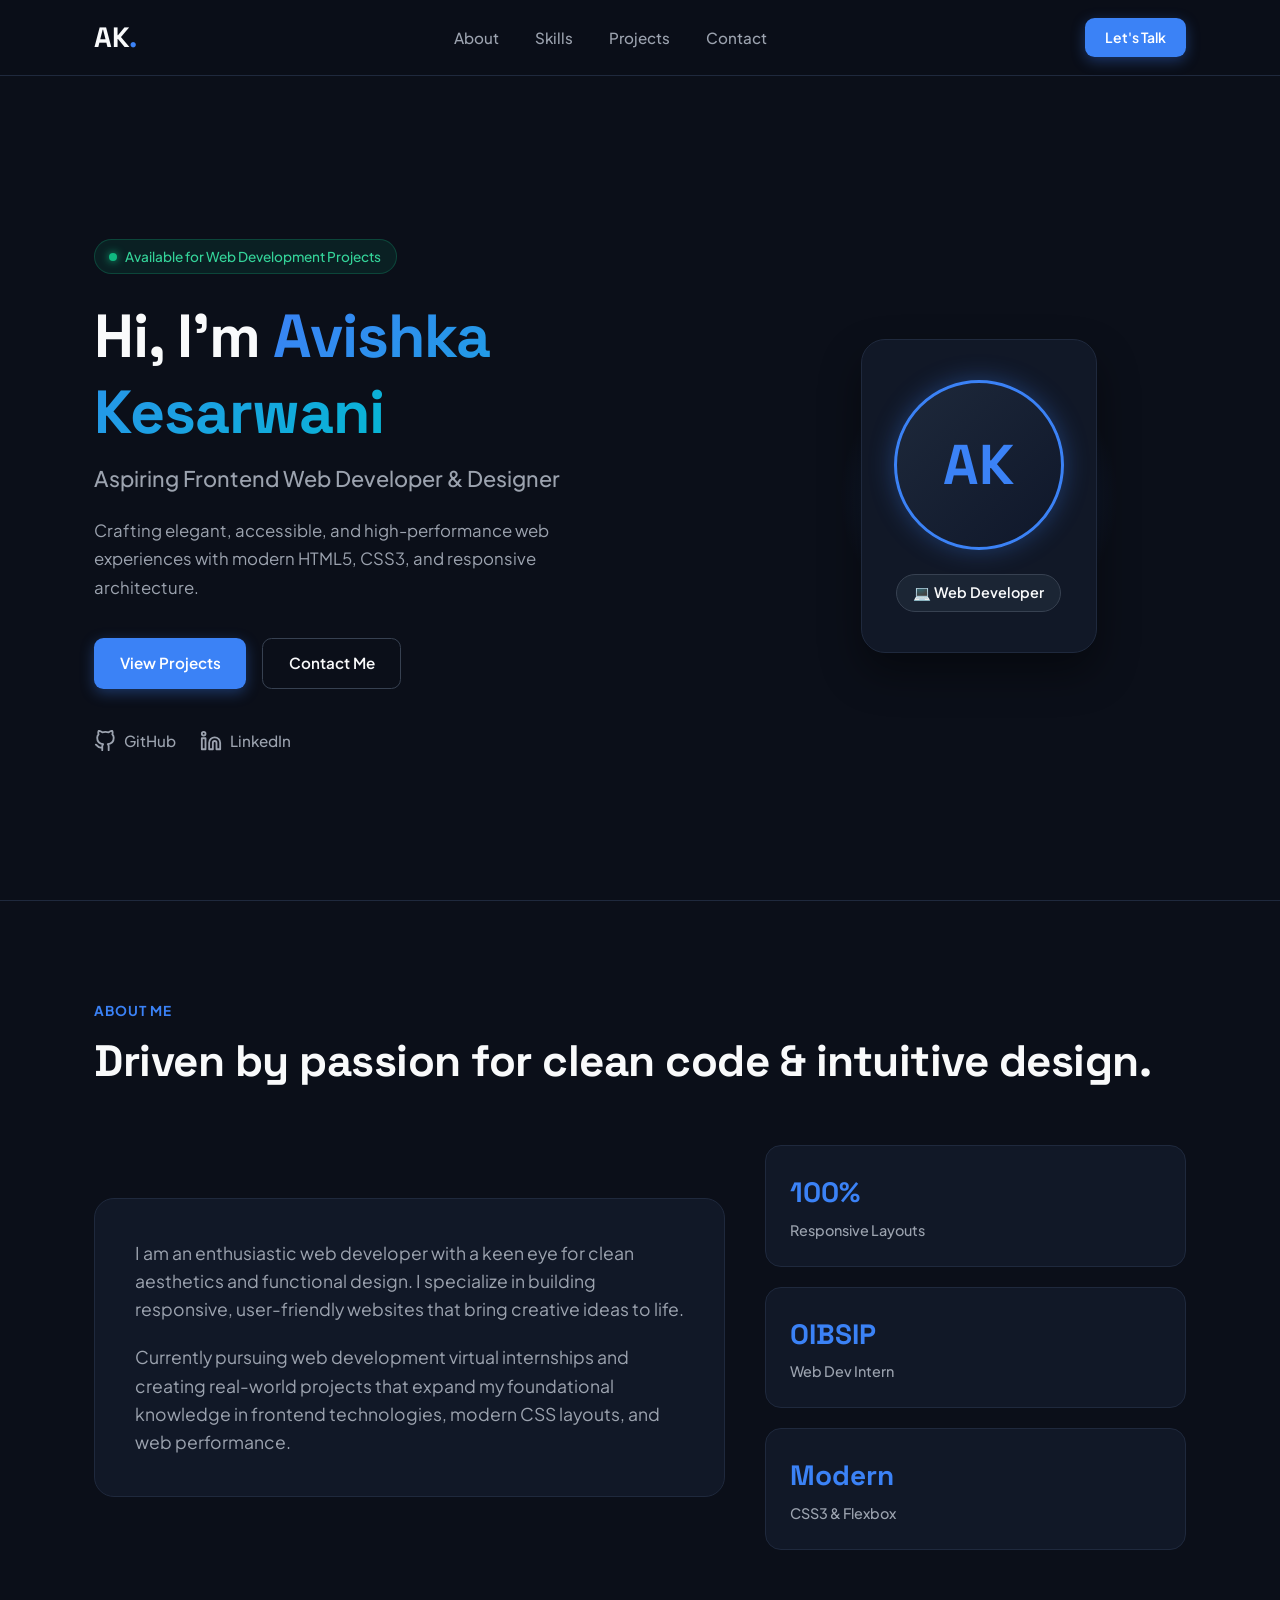
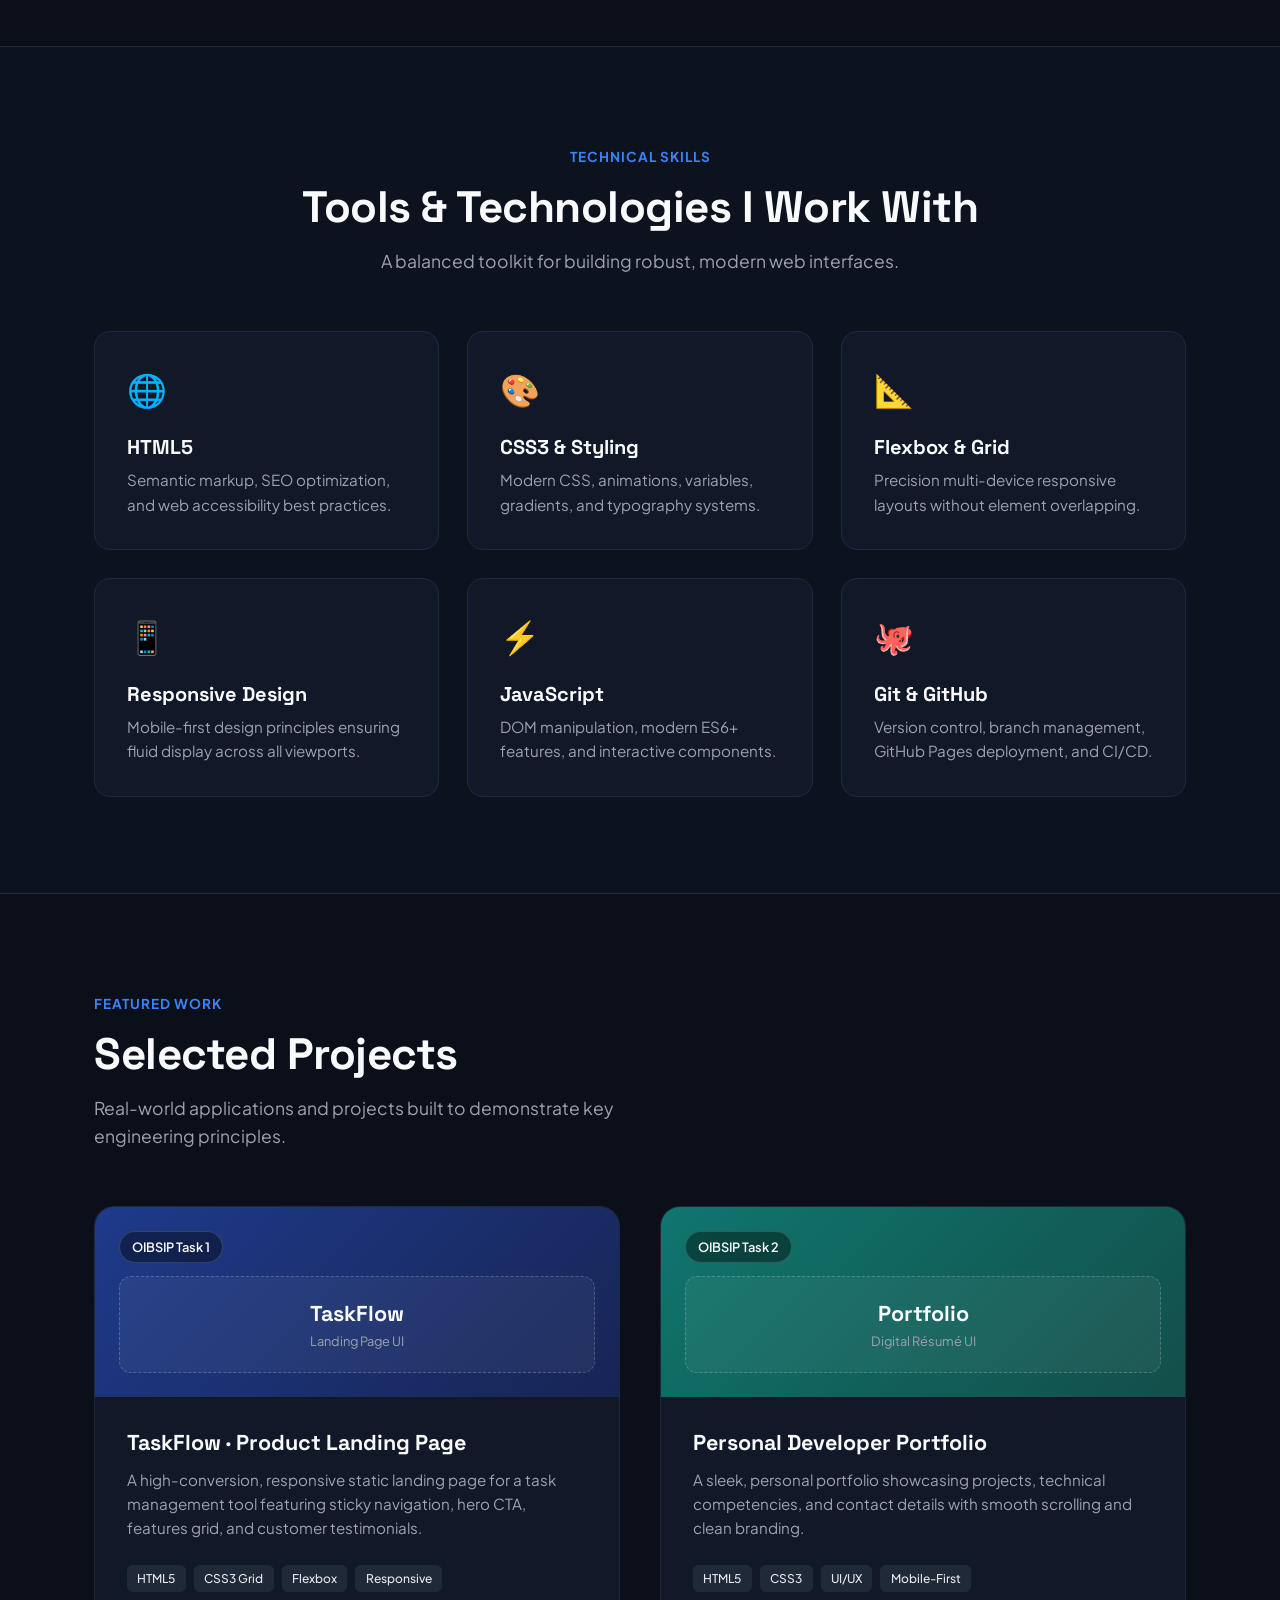
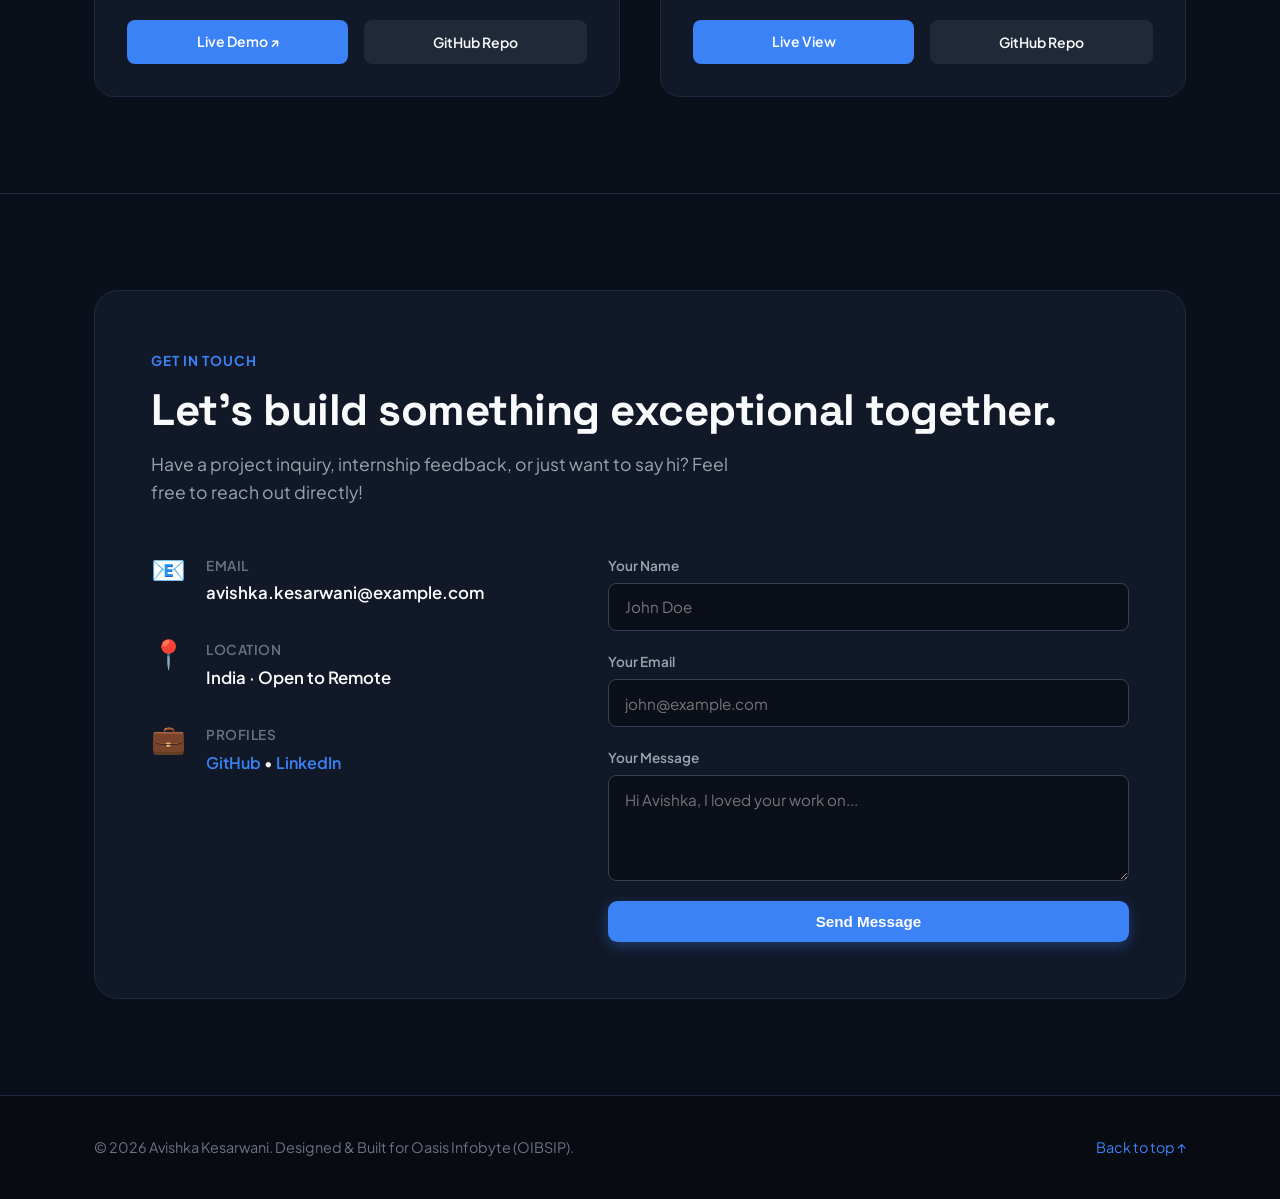
==== WebDev-L2-Portfolio/index.html @ 6780d7d0 "Complete Task 2: Personal Portfolio" ====
<!DOCTYPE html>
<html lang="en">
<head>
    <meta charset="UTF-8">
    <meta name="viewport" content="width=device-width, initial-scale=1.0">
    <title>Avishka Kesarwani | Frontend Web Developer Portfolio</title>
    <!-- Google Fonts -->
    <link rel="preconnect" href="https://fonts.googleapis.com">
    <link rel="preconnect" href="https://fonts.gstatic.com" crossorigin>
    <link href="https://fonts.googleapis.com/css2?family=Plus+Jakarta+Sans:wght@300;400;500;600;700;800&family=Space+Grotesk:wght@500;700&display=swap" rel="stylesheet">
    <link rel="stylesheet" href="style.css">
</head>
<body>
    <!-- Sticky Navigation Bar -->
    <nav class="navbar">
        <div class="nav-container">
            <a href="#hero" class="nav-logo">AK<span>.</span></a>
            <ul class="nav-links">
                <li><a href="#about">About</a></li>
                <li><a href="#skills">Skills</a></li>
                <li><a href="#projects">Projects</a></li>
                <li><a href="#contact">Contact</a></li>
            </ul>
            <a href="#contact" class="btn btn-sm btn-primary">Let's Talk</a>
        </div>
    </nav>

    <!-- Hero / Profile Section -->
    <section id="hero" class="hero-section">
        <div class="container hero-container">
            <div class="hero-text">
                <div class="status-badge">
                    <span class="status-dot"></span> Available for Web Development Projects
                </div>
                <h1 class="hero-title">Hi, I'm <span class="highlight">Avishka Kesarwani</span></h1>
                <p class="hero-role">Aspiring Frontend Web Developer & Designer</p>
                <p class="hero-desc">
                    Crafting elegant, accessible, and high-performance web experiences with modern HTML5, CSS3, and responsive architecture.
                </p>
                <div class="hero-cta-group">
                    <a href="#projects" class="btn btn-primary">View Projects</a>
                    <a href="#contact" class="btn btn-outline">Contact Me</a>
                </div>
                <div class="hero-socials">
                    <a href="https://github.com/avishkakesarwani-source" target="_blank" rel="noopener" aria-label="GitHub">
                        <svg width="22" height="22" viewBox="0 0 24 24" fill="none" stroke="currentColor" stroke-width="2" stroke-linecap="round" stroke-linejoin="round"><path d="M9 19c-5 1.5-5-2.5-7-3m14 6v-3.87a3.37 3.37 0 0 0-.94-2.61c3.14-.35 6.44-1.54 6.44-7A5.44 5.44 0 0 0 20 4.77 5.07 5.07 0 0 0 19.91 1S18.73.65 16 2.48a13.38 13.38 0 0 0-7 0C6.27.65 5.09 1 5.09 1A5.07 5.07 0 0 0 5 4.77a5.44 5.44 0 0 0-1.5 3.78c0 5.42 3.3 6.61 6.44 7A3.37 3.37 0 0 0 9 18.13V22"></path></svg>
                        <span>GitHub</span>
                    </a>
                    <a href="https://linkedin.com" target="_blank" rel="noopener" aria-label="LinkedIn">
                        <svg width="22" height="22" viewBox="0 0 24 24" fill="none" stroke="currentColor" stroke-width="2" stroke-linecap="round" stroke-linejoin="round"><path d="M16 8a6 6 0 0 1 6 6v7h-4v-7a2 2 0 0 0-2-2 2 2 0 0 0-2 2v7h-4v-7a6 6 0 0 1 6-6z"></path><rect x="2" y="9" width="4" height="12"></rect><circle cx="4" cy="4" r="2"></circle></svg>
                        <span>LinkedIn</span>
                    </a>
                </div>
            </div>
            <div class="hero-avatar-wrapper">
                <div class="avatar-glow"></div>
                <div class="avatar-card">
                    <div class="avatar-placeholder">
                        <span class="avatar-initials">AK</span>
                    </div>
                    <div class="avatar-badge">
                        <span class="badge-icon">💻</span> Web Developer
                    </div>
                </div>
            </div>
        </div>
    </section>

    <!-- About Me Section -->
    <section id="about" class="section about-section">
        <div class="container">
            <div class="section-header">
                <span class="section-tag">About Me</span>
                <h2 class="section-title">Driven by passion for clean code & intuitive design.</h2>
            </div>
            <div class="about-content">
                <div class="about-card main-about">
                    <p>
                        I am an enthusiastic web developer with a keen eye for clean aesthetics and functional design. I specialize in building responsive, user-friendly websites that bring creative ideas to life.
                    </p>
                    <p>
                        Currently pursuing web development virtual internships and creating real-world projects that expand my foundational knowledge in frontend technologies, modern CSS layouts, and web performance.
                    </p>
                </div>
                <div class="about-stats-grid">
                    <div class="stat-box">
                        <span class="stat-number">100%</span>
                        <span class="stat-label">Responsive Layouts</span>
                    </div>
                    <div class="stat-box">
                        <span class="stat-number">OIBSIP</span>
                        <span class="stat-label">Web Dev Intern</span>
                    </div>
                    <div class="stat-box">
                        <span class="stat-number">Modern</span>
                        <span class="stat-label">CSS3 & Flexbox</span>
                    </div>
                </div>
            </div>
        </div>
    </section>

    <!-- Skills Section -->
    <section id="skills" class="section skills-section">
        <div class="container">
            <div class="section-header text-center">
                <span class="section-tag">Technical Skills</span>
                <h2 class="section-title">Tools & Technologies I Work With</h2>
                <p class="section-subtitle">A balanced toolkit for building robust, modern web interfaces.</p>
            </div>
            <div class="skills-grid">
                <!-- Skill 1 -->
                <div class="skill-card">
                    <div class="skill-icon">🌐</div>
                    <h3>HTML5</h3>
                    <p>Semantic markup, SEO optimization, and web accessibility best practices.</p>
                </div>
                <!-- Skill 2 -->
                <div class="skill-card">
                    <div class="skill-icon">🎨</div>
                    <h3>CSS3 & Styling</h3>
                    <p>Modern CSS, animations, variables, gradients, and typography systems.</p>
                </div>
                <!-- Skill 3 -->
                <div class="skill-card">
                    <div class="skill-icon">📐</div>
                    <h3>Flexbox & Grid</h3>
                    <p>Precision multi-device responsive layouts without element overlapping.</p>
                </div>
                <!-- Skill 4 -->
                <div class="skill-card">
                    <div class="skill-icon">📱</div>
                    <h3>Responsive Design</h3>
                    <p>Mobile-first design principles ensuring fluid display across all viewports.</p>
                </div>
                <!-- Skill 5 -->
                <div class="skill-card">
                    <div class="skill-icon">⚡</div>
                    <h3>JavaScript</h3>
                    <p>DOM manipulation, modern ES6+ features, and interactive components.</p>
                </div>
                <!-- Skill 6 -->
                <div class="skill-card">
                    <div class="skill-icon">🐙</div>
                    <h3>Git & GitHub</h3>
                    <p>Version control, branch management, GitHub Pages deployment, and CI/CD.</p>
                </div>
            </div>
        </div>
    </section>

    <!-- Projects Section -->
    <section id="projects" class="section projects-section">
        <div class="container">
            <div class="section-header">
                <span class="section-tag">Featured Work</span>
                <h2 class="section-title">Selected Projects</h2>
                <p class="section-subtitle">Real-world applications and projects built to demonstrate key engineering principles.</p>
            </div>
            <div class="projects-grid">
                <!-- Project 1 -->
                <div class="project-card">
                    <div class="project-preview preview-gradient-1">
                        <span class="project-badge">OIBSIP Task 1</span>
                        <div class="preview-mockup">
                            <span class="mockup-logo">TaskFlow</span>
                            <span class="mockup-sub">Landing Page UI</span>
                        </div>
                    </div>
                    <div class="project-info">
                        <h3 class="project-title">TaskFlow · Product Landing Page</h3>
                        <p class="project-desc">
                            A high-conversion, responsive static landing page for a task management tool featuring sticky navigation, hero CTA, features grid, and customer testimonials.
                        </p>
                        <div class="project-tags">
                            <span>HTML5</span>
                            <span>CSS3 Grid</span>
                            <span>Flexbox</span>
                            <span>Responsive</span>
                        </div>
                        <div class="project-links">
                            <a href="../WebDev-L1-LandingPage/" class="project-btn primary-btn" target="_blank">Live Demo ↗</a>
                            <a href="https://github.com/avishkakesarwani-source/OIBSIP/tree/main/WebDev-L1-LandingPage" class="project-btn secondary-btn" target="_blank">GitHub Repo</a>
                        </div>
                    </div>
                </div>

                <!-- Project 2 -->
                <div class="project-card">
                    <div class="project-preview preview-gradient-2">
                        <span class="project-badge">OIBSIP Task 2</span>
                        <div class="preview-mockup">
                            <span class="mockup-logo">Portfolio</span>
                            <span class="mockup-sub">Digital Résumé UI</span>
                        </div>
                    </div>
                    <div class="project-info">
                        <h3 class="project-title">Personal Developer Portfolio</h3>
                        <p class="project-desc">
                            A sleek, personal portfolio showcasing projects, technical competencies, and contact details with smooth scrolling and clean branding.
                        </p>
                        <div class="project-tags">
                            <span>HTML5</span>
                            <span>CSS3</span>
                            <span>UI/UX</span>
                            <span>Mobile-First</span>
                        </div>
                        <div class="project-links">
                            <a href="#hero" class="project-btn primary-btn">Live View</a>
                            <a href="https://github.com/avishkakesarwani-source/OIBSIP/tree/main/WebDev-L2-Portfolio" class="project-btn secondary-btn" target="_blank">GitHub Repo</a>
                        </div>
                    </div>
                </div>
            </div>
        </div>
    </section>

    <!-- Contact Section -->
    <section id="contact" class="section contact-section">
        <div class="container">
            <div class="contact-box">
                <div class="contact-header">
                    <span class="section-tag">Get In Touch</span>
                    <h2 class="section-title">Let's build something exceptional together.</h2>
                    <p class="contact-desc">
                        Have a project inquiry, internship feedback, or just want to say hi? Feel free to reach out directly!
                    </p>
                </div>
                <div class="contact-grid">
                    <!-- Contact Details -->
                    <div class="contact-details">
                        <div class="contact-item">
                            <div class="contact-icon">📧</div>
                            <div>
                                <span class="contact-label">Email</span>
                                <a href="mailto:avishkakesarwani@example.com" class="contact-val">avishka.kesarwani@example.com</a>
                            </div>
                        </div>
                        <div class="contact-item">
                            <div class="contact-icon">📍</div>
                            <div>
                                <span class="contact-label">Location</span>
                                <span class="contact-val">India · Open to Remote</span>
                            </div>
                        </div>
                        <div class="contact-item">
                            <div class="contact-icon">💼</div>
                            <div>
                                <span class="contact-label">Profiles</span>
                                <div class="profile-links">
                                    <a href="https://github.com/avishkakesarwani-source" target="_blank" rel="noopener">GitHub</a> &bull;
                                    <a href="https://linkedin.com" target="_blank" rel="noopener">LinkedIn</a>
                                </div>
                            </div>
                        </div>
                    </div>

                    <!-- Contact Form Placeholder -->
                    <form class="contact-form" onsubmit="event.preventDefault(); alert('Thank you for reaching out! This message form is a placeholder demonstration.');">
                        <div class="form-group">
                            <label for="name">Your Name</label>
                            <input type="text" id="name" placeholder="John Doe" required>
                        </div>
                        <div class="form-group">
                            <label for="email">Your Email</label>
                            <input type="email" id="email" placeholder="john@example.com" required>
                        </div>
                        <div class="form-group">
                            <label for="message">Your Message</label>
                            <textarea id="message" rows="4" placeholder="Hi Avishka, I loved your work on..." required></textarea>
                        </div>
                        <button type="submit" class="btn btn-primary btn-block">Send Message</button>
                    </form>
                </div>
            </div>
        </div>
    </section>

    <!-- Footer -->
    <footer class="footer">
        <div class="container footer-container">
            <p>&copy; 2026 Avishka Kesarwani. Designed & Built for Oasis Infobyte (OIBSIP).</p>
            <div class="footer-links">
                <a href="#hero">Back to top ↑</a>
            </div>
        </div>
    </footer>
</body>
</html>
---- WebDev-L2-Portfolio/style.css ----
/* ==========================================================================
   Base & Reset
   ========================================================================== */
*, *::before, *::after {
    box-sizing: border-box;
    margin: 0;
    padding: 0;
}

:root {
    --primary: #3b82f6;
    --primary-glow: rgba(59, 130, 246, 0.35);
    --primary-dark: #2563eb;
    --accent: #06b6d4;
    
    --bg-dark: #0b0f19;
    --bg-card: #111827;
    --bg-card-hover: #1f2937;
    --border-color: #1f293d;
    --border-highlight: #374151;
    
    --text-primary: #f9fafb;
    --text-secondary: #9ca3af;
    --text-muted: #6b7280;
    
    --font-heading: 'Space Grotesk', sans-serif;
    --font-body: 'Plus Jakarta Sans', sans-serif;
    
    --nav-height: 76px;
    --max-width: 1140px;
}

html {
    scroll-behavior: smooth;
}

body {
    background-color: var(--bg-dark);
    color: var(--text-primary);
    font-family: var(--font-body);
    line-height: 1.6;
    overflow-x: hidden;
    font-size: 16px;
}

.container {
    width: 100%;
    max-width: var(--max-width);
    margin: 0 auto;
    padding: 0 1.5rem;
}

h1, h2, h3, h4 {
    font-family: var(--font-heading);
    color: var(--text-primary);
    line-height: 1.25;
}

a {
    color: inherit;
    text-decoration: none;
    transition: all 0.2s ease;
}

ul {
    list-style: none;
}

/* ==========================================================================
   Navigation Bar (Sticky)
   ========================================================================== */
.navbar {
    position: sticky;
    top: 0;
    width: 100%;
    height: var(--nav-height);
    background: rgba(11, 15, 25, 0.85);
    backdrop-filter: blur(14px);
    border-bottom: 1px solid var(--border-color);
    z-index: 1000;
    display: flex;
    align-items: center;
}

.nav-container {
    width: 100%;
    max-width: var(--max-width);
    margin: 0 auto;
    padding: 0 1.5rem;
    display: flex;
    justify-content: space-between;
    align-items: center;
}

.nav-logo {
    font-family: var(--font-heading);
    font-size: 1.75rem;
    font-weight: 700;
    letter-spacing: -0.5px;
    color: var(--text-primary);
}

.nav-logo span {
    color: var(--primary);
}

.nav-links {
    display: flex;
    gap: 2.25rem;
}

.nav-links a {
    color: var(--text-secondary);
    font-weight: 500;
    font-size: 0.95rem;
}

.nav-links a:hover {
    color: var(--primary);
}

/* ==========================================================================
   Buttons
   ========================================================================== */
.btn {
    display: inline-flex;
    align-items: center;
    justify-content: center;
    padding: 0.75rem 1.6rem;
    border-radius: 0.6rem;
    font-weight: 600;
    font-size: 0.95rem;
    cursor: pointer;
    transition: all 0.25s ease;
    border: none;
}

.btn-sm {
    padding: 0.5rem 1.25rem;
    font-size: 0.875rem;
}

.btn-primary {
    background-color: var(--primary);
    color: #ffffff;
    box-shadow: 0 4px 14px var(--primary-glow);
}

.btn-primary:hover {
    background-color: var(--primary-dark);
    transform: translateY(-2px);
    box-shadow: 0 6px 20px var(--primary-glow);
}

.btn-outline {
    background: transparent;
    color: var(--text-primary);
    border: 1px solid var(--border-highlight);
}

.btn-outline:hover {
    background: var(--bg-card);
    border-color: var(--text-secondary);
}

.btn-block {
    width: 100%;
}

/* ==========================================================================
   Hero Section
   ========================================================================== */
.hero-section {
    padding: 6rem 0 5rem;
    min-height: calc(100vh - var(--nav-height));
    display: flex;
    align-items: center;
    position: relative;
}

.hero-container {
    display: grid;
    grid-template-columns: 1.2fr 0.8fr;
    gap: 3.5rem;
    align-items: center;
}

.status-badge {
    display: inline-flex;
    align-items: center;
    gap: 0.5rem;
    background: rgba(16, 185, 129, 0.1);
    color: #34d399;
    border: 1px solid rgba(16, 185, 129, 0.25);
    padding: 0.35rem 0.9rem;
    border-radius: 9999px;
    font-size: 0.85rem;
    font-weight: 500;
    margin-bottom: 1.5rem;
}

.status-dot {
    width: 8px;
    height: 8px;
    border-radius: 50%;
    background-color: #10b981;
    box-shadow: 0 0 8px #10b981;
}

.hero-title {
    font-size: clamp(2.5rem, 5vw, 3.8rem);
    letter-spacing: -1px;
    margin-bottom: 0.75rem;
}

.hero-title .highlight {
    background: linear-gradient(135deg, var(--primary) 0%, var(--accent) 100%);
    -webkit-background-clip: text;
    -webkit-text-fill-color: transparent;
}

.hero-role {
    font-size: 1.35rem;
    color: var(--text-secondary);
    font-weight: 500;
    margin-bottom: 1.25rem;
}

.hero-desc {
    color: var(--text-secondary);
    font-size: 1.05rem;
    line-height: 1.7;
    margin-bottom: 2.25rem;
    max-width: 540px;
}

.hero-cta-group {
    display: flex;
    gap: 1rem;
    margin-bottom: 2.5rem;
}

.hero-socials {
    display: flex;
    gap: 1.5rem;
    align-items: center;
}

.hero-socials a {
    display: flex;
    align-items: center;
    gap: 0.5rem;
    color: var(--text-secondary);
    font-size: 0.95rem;
    font-weight: 500;
}

.hero-socials a:hover {
    color: var(--primary);
}

/* Avatar Card */
.hero-avatar-wrapper {
    position: relative;
    display: flex;
    justify-content: center;
}

.avatar-glow {
    position: absolute;
    width: 280px;
    height: 280px;
    background: radial-gradient(circle, var(--primary-glow) 0%, transparent 70%);
    top: 50%;
    left: 50%;
    transform: translate(-50%, -50%);
    z-index: 0;
}

.avatar-card {
    position: relative;
    z-index: 1;
    background: var(--bg-card);
    border: 1px solid var(--border-color);
    padding: 2.5rem 2rem;
    border-radius: 1.5rem;
    box-shadow: 0 20px 40px rgba(0, 0, 0, 0.4);
    display: flex;
    flex-direction: column;
    align-items: center;
}

.avatar-placeholder {
    width: 170px;
    height: 170px;
    border-radius: 50%;
    background: linear-gradient(135deg, #1e293b 0%, #0f172a 100%);
    border: 3px solid var(--primary);
    display: flex;
    align-items: center;
    justify-content: center;
    margin-bottom: 1.5rem;
    box-shadow: 0 0 25px var(--primary-glow);
}

.avatar-initials {
    font-family: var(--font-heading);
    font-size: 3.5rem;
    font-weight: 700;
    color: var(--primary);
}

.avatar-badge {
    background: rgba(31, 41, 55, 0.8);
    border: 1px solid var(--border-highlight);
    padding: 0.4rem 1rem;
    border-radius: 9999px;
    font-size: 0.9rem;
    font-weight: 600;
}

/* ==========================================================================
   Common Section Styles
   ========================================================================= */
.section {
    padding: 6rem 0;
}

.section-header {
    margin-bottom: 3.5rem;
}

.section-tag {
    display: inline-block;
    color: var(--primary);
    font-weight: 700;
    font-size: 0.85rem;
    text-transform: uppercase;
    letter-spacing: 1px;
    margin-bottom: 0.75rem;
}

.section-title {
    font-size: clamp(2rem, 4vw, 2.75rem);
    letter-spacing: -0.5px;
    margin-bottom: 0.75rem;
}

.section-subtitle {
    color: var(--text-secondary);
    font-size: 1.1rem;
    max-width: 600px;
}

.text-center {
    text-align: center;
}

.text-center .section-subtitle {
    margin: 0 auto;
}

/* ==========================================================================
   About Section
   ========================================================================== */
.about-section {
    border-top: 1px solid var(--border-color);
}

.about-content {
    display: grid;
    grid-template-columns: 1.5fr 1fr;
    gap: 2.5rem;
    align-items: center;
}

.about-card.main-about {
    background: var(--bg-card);
    border: 1px solid var(--border-color);
    padding: 2.5rem;
    border-radius: 1.25rem;
}

.about-card p {
    font-size: 1.1rem;
    color: var(--text-secondary);
    margin-bottom: 1.25rem;
}

.about-card p:last-child {
    margin-bottom: 0;
}

.about-stats-grid {
    display: flex;
    flex-direction: column;
    gap: 1.25rem;
}

.stat-box {
    background: var(--bg-card);
    border: 1px solid var(--border-color);
    padding: 1.5rem;
    border-radius: 1rem;
    display: flex;
    flex-direction: column;
}

.stat-number {
    font-family: var(--font-heading);
    font-size: 1.75rem;
    font-weight: 700;
    color: var(--primary);
    margin-bottom: 0.25rem;
}

.stat-label {
    color: var(--text-secondary);
    font-size: 0.9rem;
    font-weight: 500;
}

/* ==========================================================================
   Skills Section
   ========================================================================== */
.skills-section {
    background: #0d121f;
    border-top: 1px solid var(--border-color);
    border-bottom: 1px solid var(--border-color);
}

.skills-grid {
    display: grid;
    grid-template-columns: repeat(auto-fit, minmax(300px, 1fr));
    gap: 1.75rem;
}

.skill-card {
    background: var(--bg-card);
    border: 1px solid var(--border-color);
    padding: 2rem;
    border-radius: 1rem;
    transition: all 0.3s ease;
}

.skill-card:hover {
    transform: translateY(-4px);
    border-color: var(--border-highlight);
    box-shadow: 0 10px 25px rgba(0, 0, 0, 0.3);
}

.skill-icon {
    font-size: 2rem;
    margin-bottom: 1.25rem;
}

.skill-card h3 {
    font-size: 1.25rem;
    margin-bottom: 0.5rem;
}

.skill-card p {
    color: var(--text-secondary);
    font-size: 0.95rem;
}

/* ==========================================================================
   Projects Section
   ========================================================================== */
.projects-grid {
    display: grid;
    grid-template-columns: repeat(auto-fit, minmax(350px, 1fr));
    gap: 2.5rem;
}

.project-card {
    background: var(--bg-card);
    border: 1px solid var(--border-color);
    border-radius: 1.25rem;
    overflow: hidden;
    transition: transform 0.3s ease, border-color 0.3s ease;
    display: flex;
    flex-direction: column;
}

.project-card:hover {
    transform: translateY(-6px);
    border-color: var(--border-highlight);
    box-shadow: 0 16px 32px rgba(0, 0, 0, 0.4);
}

.project-preview {
    height: 190px;
    padding: 1.5rem;
    display: flex;
    flex-direction: column;
    justify-content: space-between;
    position: relative;
}

.preview-gradient-1 {
    background: linear-gradient(135deg, #1e3a8a 0%, #172554 100%);
}

.preview-gradient-2 {
    background: linear-gradient(135deg, #0f766e 0%, #134e4a 100%);
}

.project-badge {
    align-self: flex-start;
    background: rgba(0, 0, 0, 0.4);
    border: 1px solid rgba(255, 255, 255, 0.15);
    padding: 0.3rem 0.75rem;
    border-radius: 9999px;
    font-size: 0.8rem;
    font-weight: 600;
}

.preview-mockup {
    display: flex;
    flex-direction: column;
    align-items: center;
    justify-content: center;
    background: rgba(255, 255, 255, 0.05);
    border: 1px dashed rgba(255, 255, 255, 0.2);
    border-radius: 0.75rem;
    padding: 1.25rem;
}

.mockup-logo {
    font-family: var(--font-heading);
    font-size: 1.35rem;
    font-weight: 700;
}

.mockup-sub {
    font-size: 0.8rem;
    color: var(--text-secondary);
}

.project-info {
    padding: 2rem;
    display: flex;
    flex-direction: column;
    flex-grow: 1;
}

.project-title {
    font-size: 1.35rem;
    margin-bottom: 0.75rem;
}

.project-desc {
    color: var(--text-secondary);
    font-size: 0.95rem;
    line-height: 1.6;
    margin-bottom: 1.5rem;
    flex-grow: 1;
}

.project-tags {
    display: flex;
    gap: 0.5rem;
    flex-wrap: wrap;
    margin-bottom: 1.75rem;
}

.project-tags span {
    background: #1f2937;
    color: #e5e7eb;
    padding: 0.25rem 0.65rem;
    border-radius: 0.35rem;
    font-size: 0.75rem;
    font-weight: 500;
}

.project-links {
    display: flex;
    gap: 1rem;
}

.project-btn {
    padding: 0.6rem 1.1rem;
    border-radius: 0.5rem;
    font-size: 0.875rem;
    font-weight: 600;
    text-align: center;
    flex: 1;
}

.primary-btn {
    background: var(--primary);
    color: #ffffff;
}

.primary-btn:hover {
    background: var(--primary-dark);
}

.secondary-btn {
    background: #1f2937;
    border: 1px solid var(--border-color);
    color: var(--text-primary);
}

.secondary-btn:hover {
    background: #374151;
}

/* ==========================================================================
   Contact Section
   ========================================================================== */
.contact-section {
    border-top: 1px solid var(--border-color);
}

.contact-box {
    background: var(--bg-card);
    border: 1px solid var(--border-color);
    border-radius: 1.5rem;
    padding: 3.5rem;
}

.contact-header {
    margin-bottom: 3rem;
}

.contact-desc {
    color: var(--text-secondary);
    font-size: 1.1rem;
    max-width: 600px;
    margin-top: 0.5rem;
}

.contact-grid {
    display: grid;
    grid-template-columns: 1fr 1.3fr;
    gap: 3.5rem;
}

.contact-details {
    display: flex;
    flex-direction: column;
    gap: 2rem;
}

.contact-item {
    display: flex;
    align-items: flex-start;
    gap: 1.25rem;
}

.contact-icon {
    font-size: 1.75rem;
    line-height: 1;
}

.contact-label {
    display: block;
    color: var(--text-muted);
    font-size: 0.85rem;
    text-transform: uppercase;
    font-weight: 600;
    letter-spacing: 0.5px;
    margin-bottom: 0.25rem;
}

.contact-val {
    color: var(--text-primary);
    font-weight: 600;
    font-size: 1.05rem;
}

.contact-val:hover {
    color: var(--primary);
}

.profile-links a {
    color: var(--primary);
    font-weight: 600;
}

.profile-links a:hover {
    text-decoration: underline;
}

/* Contact Form */
.contact-form {
    display: flex;
    flex-direction: column;
    gap: 1.25rem;
}

.form-group {
    display: flex;
    flex-direction: column;
    gap: 0.4rem;
}

.form-group label {
    font-size: 0.85rem;
    font-weight: 600;
    color: var(--text-secondary);
}

.form-group input,
.form-group textarea {
    background: #0b0f19;
    border: 1px solid var(--border-highlight);
    border-radius: 0.5rem;
    padding: 0.85rem 1rem;
    color: var(--text-primary);
    font-family: inherit;
    font-size: 0.95rem;
    transition: border-color 0.2s ease;
}

.form-group input:focus,
.form-group textarea:focus {
    outline: none;
    border-color: var(--primary);
    box-shadow: 0 0 0 3px var(--primary-glow);
}

/* ==========================================================================
   Footer
   ========================================================================== */
.footer {
    padding: 2.5rem 0;
    border-top: 1px solid var(--border-color);
    background: #080b12;
    color: var(--text-muted);
    font-size: 0.9rem;
}

.footer-container {
    display: flex;
    justify-content: space-between;
    align-items: center;
}

.footer-links a {
    color: var(--primary);
}

.footer-links a:hover {
    text-decoration: underline;
}

/* ==========================================================================
   Responsive Breakpoints
   ========================================================================== */
@media (max-width: 900px) {
    .hero-container {
        grid-template-columns: 1fr;
        text-align: center;
    }
    
    .hero-desc {
        margin-left: auto;
        margin-right: auto;
    }
    
    .hero-cta-group, .hero-socials {
        justify-content: center;
    }
    
    .hero-avatar-wrapper {
        order: -1;
        margin-bottom: 1.5rem;
    }
    
    .about-content {
        grid-template-columns: 1fr;
    }
    
    .about-stats-grid {
        flex-direction: row;
    }
    
    .contact-grid {
        grid-template-columns: 1fr;
    }
    
    .contact-box {
        padding: 2rem;
    }
}

@media (max-width: 640px) {
    .nav-links {
        display: none;
    }
    
    .about-stats-grid {
        flex-direction: column;
    }
    
    .footer-container {
        flex-direction: column;
        gap: 1rem;
        text-align: center;
    }
}
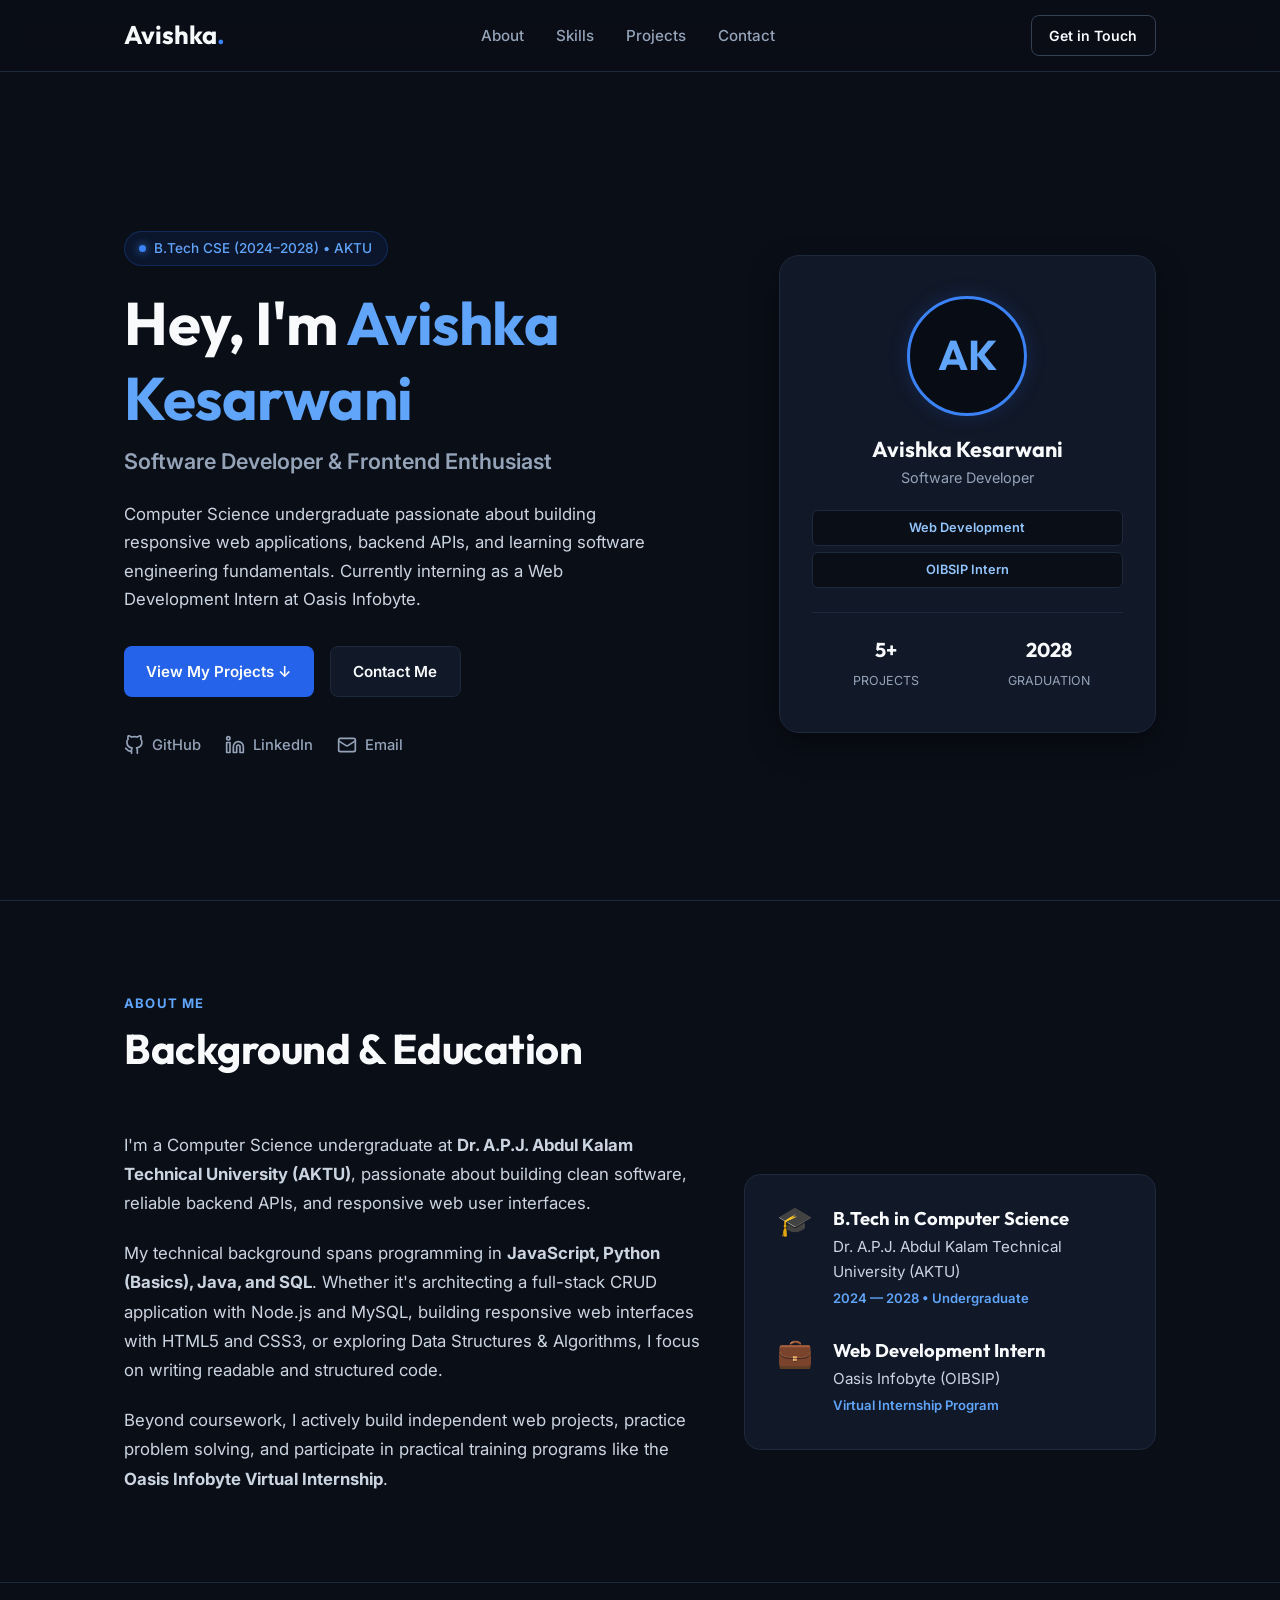
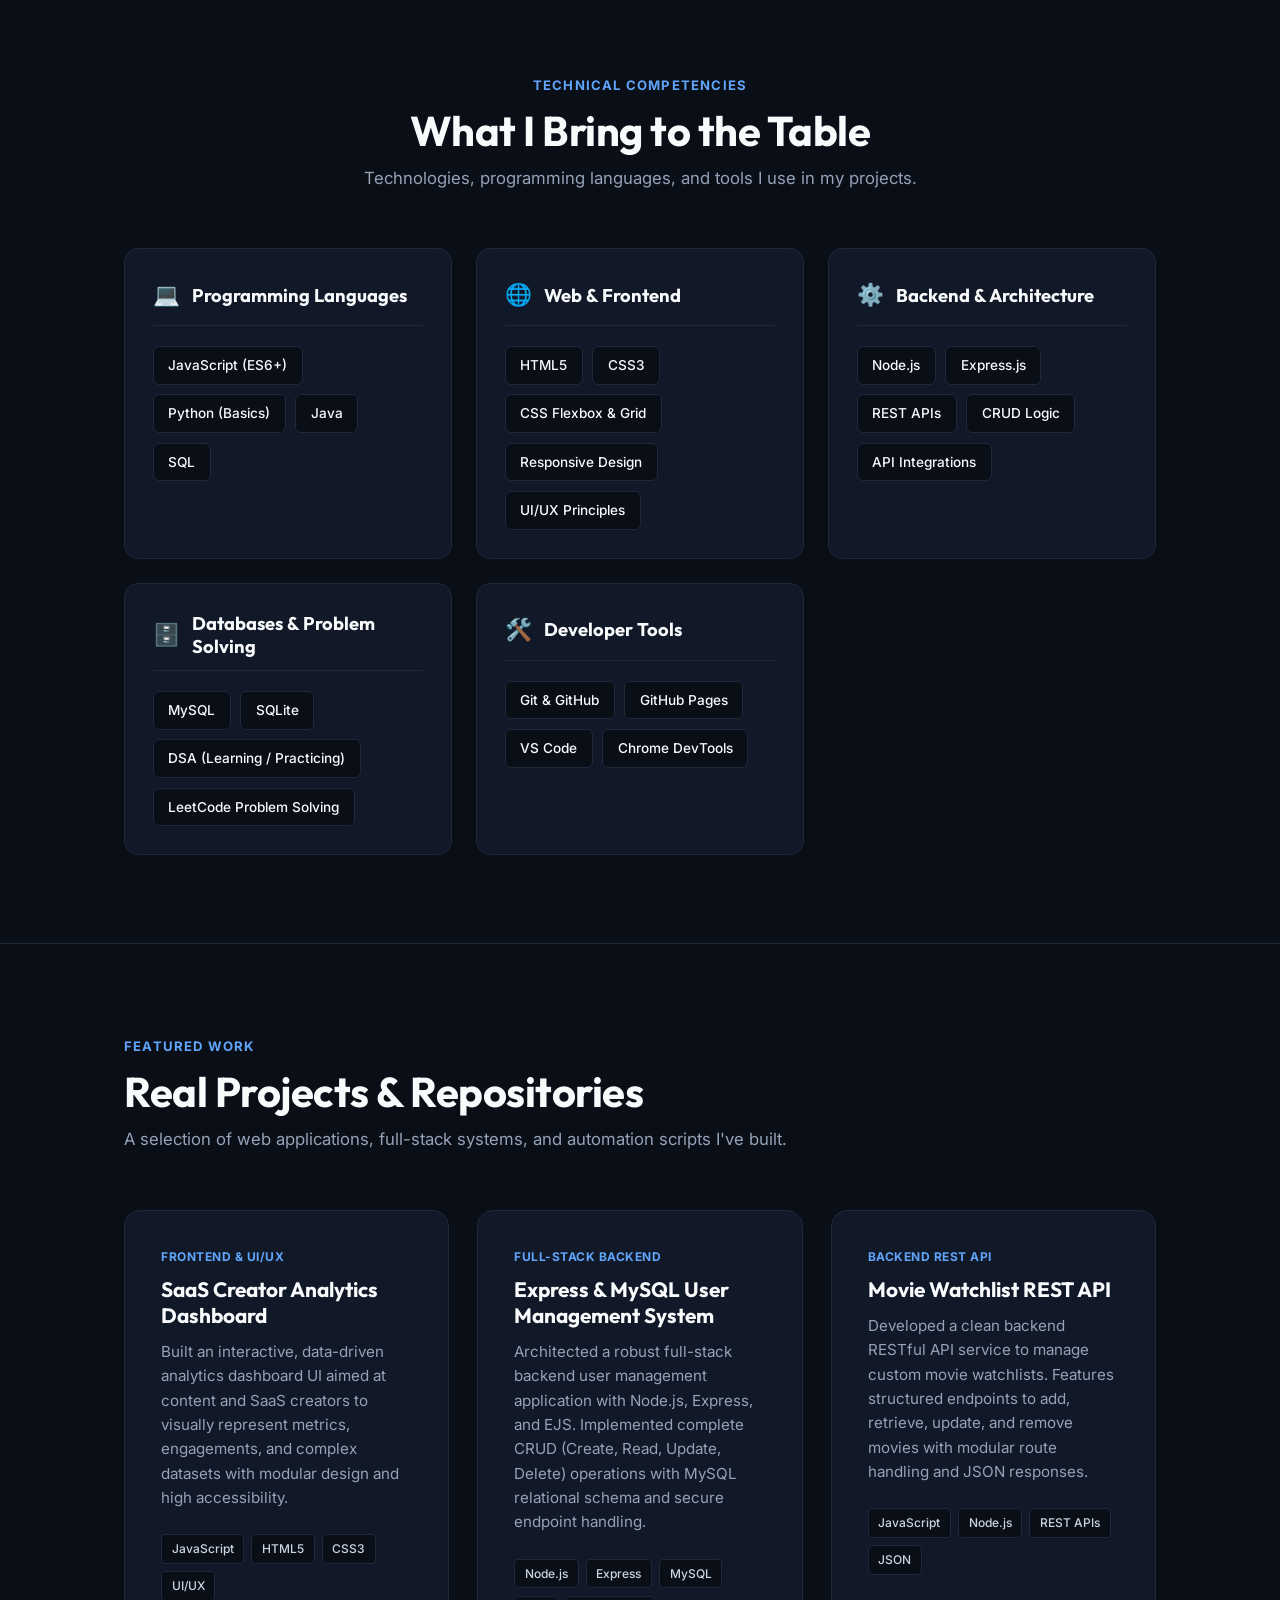
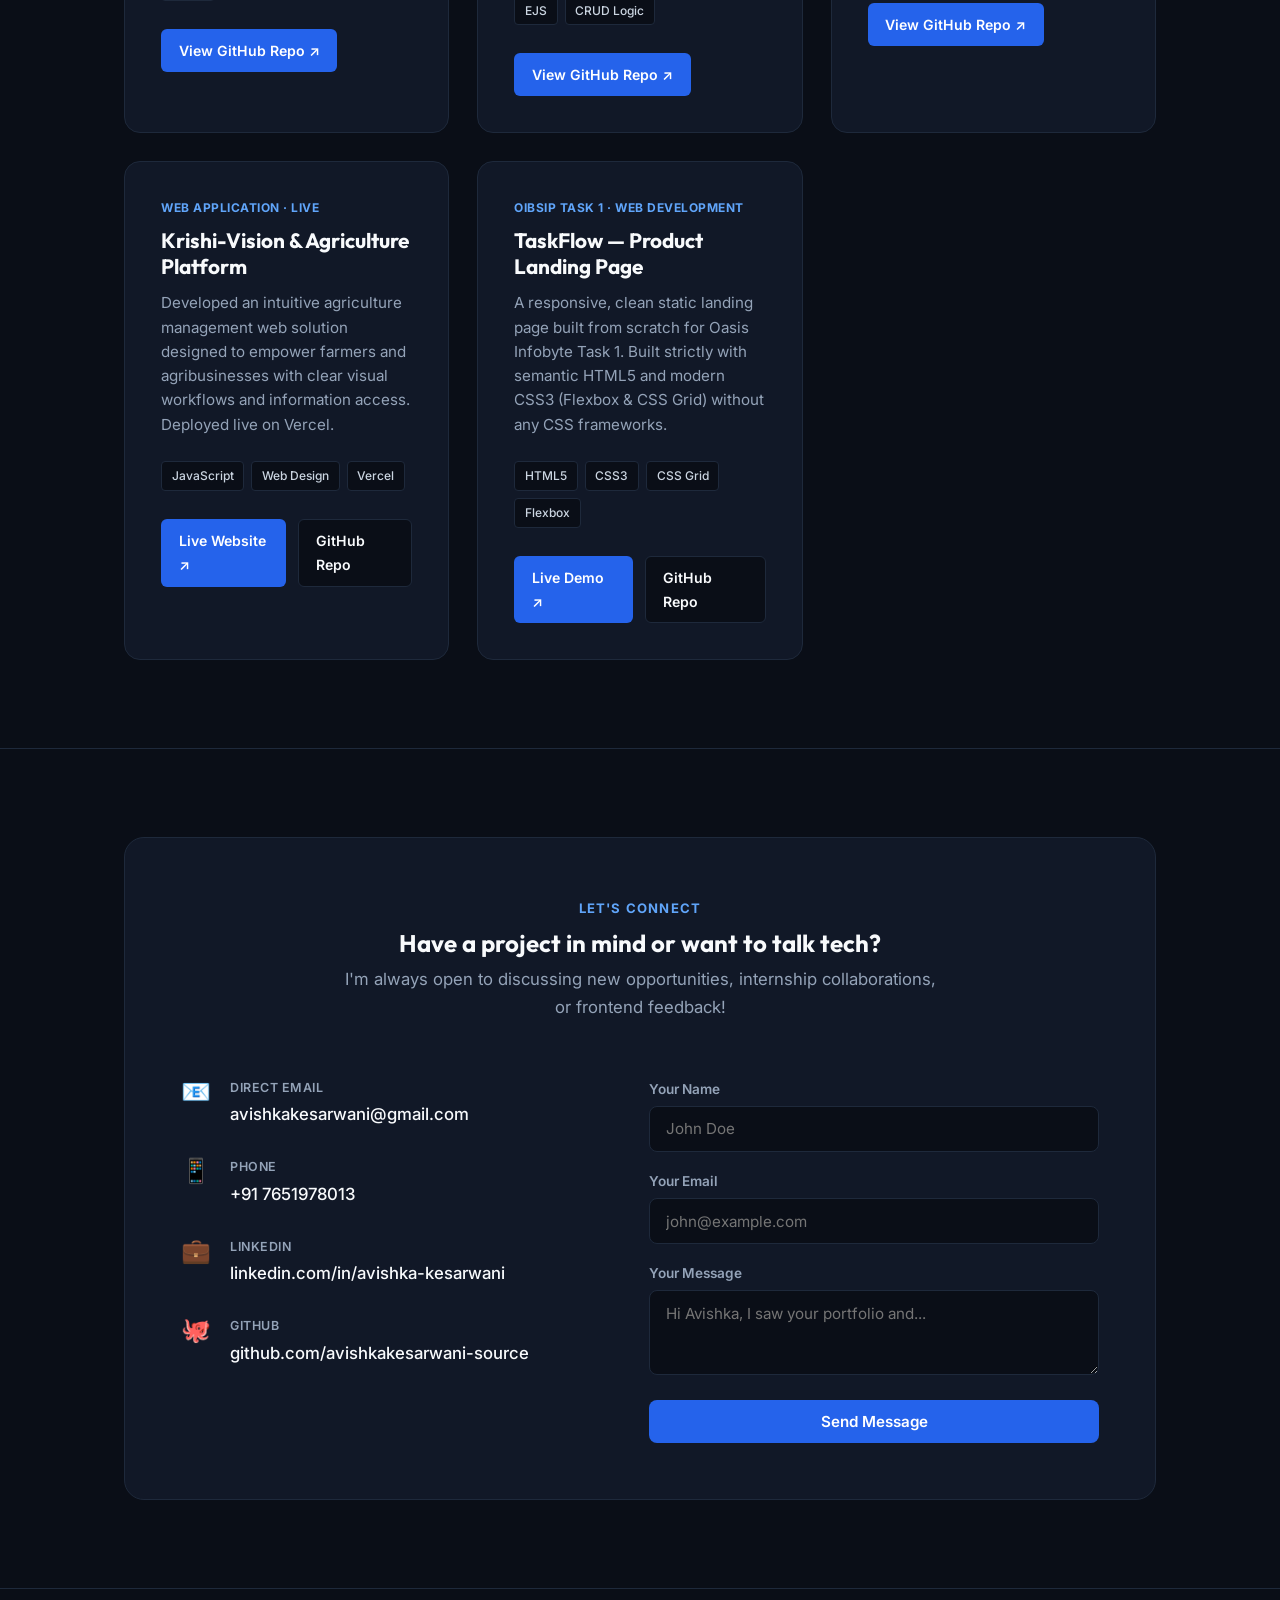
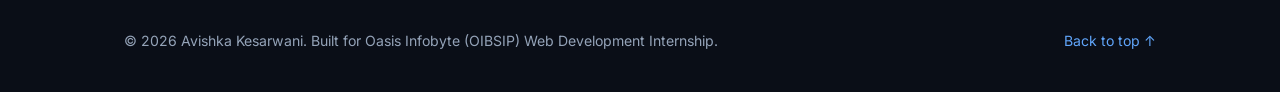
==== commit 232e62c6: "Update and refine Personal Portfolio design (Task 2)" ====
--- a/WebDev-L2-Portfolio/index.html
+++ b/WebDev-L2-Portfolio/index.html
@@ -3,97 +3,125 @@
 <head>
     <meta charset="UTF-8">
     <meta name="viewport" content="width=device-width, initial-scale=1.0">
-    <title>Avishka Kesarwani | Frontend Web Developer Portfolio</title>
-    <!-- Google Fonts -->
+    <title>Avishka Kesarwani | Software & Web Developer</title>
+    <!-- Google Fonts: Inter & Outfit -->
     <link rel="preconnect" href="https://fonts.googleapis.com">
     <link rel="preconnect" href="https://fonts.gstatic.com" crossorigin>
-    <link href="https://fonts.googleapis.com/css2?family=Plus+Jakarta+Sans:wght@300;400;500;600;700;800&family=Space+Grotesk:wght@500;700&display=swap" rel="stylesheet">
+    <link href="https://fonts.googleapis.com/css2?family=Inter:wght@400;500;600;700&family=Outfit:wght@500;600;700;800&display=swap" rel="stylesheet">
     <link rel="stylesheet" href="style.css">
 </head>
 <body>
-    <!-- Sticky Navigation Bar -->
+    <!-- Navigation Bar -->
     <nav class="navbar">
         <div class="nav-container">
-            <a href="#hero" class="nav-logo">AK<span>.</span></a>
+            <a href="#hero" class="brand">Avishka<span>.</span></a>
             <ul class="nav-links">
                 <li><a href="#about">About</a></li>
                 <li><a href="#skills">Skills</a></li>
                 <li><a href="#projects">Projects</a></li>
                 <li><a href="#contact">Contact</a></li>
             </ul>
-            <a href="#contact" class="btn btn-sm btn-primary">Let's Talk</a>
+            <a href="#contact" class="btn btn-outline nav-cta">Get in Touch</a>
         </div>
     </nav>
 
-    <!-- Hero / Profile Section -->
-    <section id="hero" class="hero-section">
-        <div class="container hero-container">
-            <div class="hero-text">
-                <div class="status-badge">
-                    <span class="status-dot"></span> Available for Web Development Projects
-                </div>
-                <h1 class="hero-title">Hi, I'm <span class="highlight">Avishka Kesarwani</span></h1>
-                <p class="hero-role">Aspiring Frontend Web Developer & Designer</p>
-                <p class="hero-desc">
-                    Crafting elegant, accessible, and high-performance web experiences with modern HTML5, CSS3, and responsive architecture.
+    <!-- Hero Section -->
+    <header id="hero" class="hero">
+        <div class="container hero-grid">
+            <div class="hero-content">
+                <div class="status-pill">
+                    <span class="status-dot"></span> B.Tech CSE (2024–2028) &bull; AKTU
+                </div>
+                <h1 class="hero-title">Hey, I'm <span class="highlight">Avishka Kesarwani</span></h1>
+                <p class="hero-tagline">Software Developer & Frontend Enthusiast</p>
+                <p class="hero-bio">
+                    Computer Science undergraduate passionate about building responsive web applications, backend APIs, and learning software engineering fundamentals. Currently interning as a Web Development Intern at Oasis Infobyte.
                 </p>
-                <div class="hero-cta-group">
-                    <a href="#projects" class="btn btn-primary">View Projects</a>
-                    <a href="#contact" class="btn btn-outline">Contact Me</a>
-                </div>
-                <div class="hero-socials">
-                    <a href="https://github.com/avishkakesarwani-source" target="_blank" rel="noopener" aria-label="GitHub">
-                        <svg width="22" height="22" viewBox="0 0 24 24" fill="none" stroke="currentColor" stroke-width="2" stroke-linecap="round" stroke-linejoin="round"><path d="M9 19c-5 1.5-5-2.5-7-3m14 6v-3.87a3.37 3.37 0 0 0-.94-2.61c3.14-.35 6.44-1.54 6.44-7A5.44 5.44 0 0 0 20 4.77 5.07 5.07 0 0 0 19.91 1S18.73.65 16 2.48a13.38 13.38 0 0 0-7 0C6.27.65 5.09 1 5.09 1A5.07 5.07 0 0 0 5 4.77a5.44 5.44 0 0 0-1.5 3.78c0 5.42 3.3 6.61 6.44 7A3.37 3.37 0 0 0 9 18.13V22"></path></svg>
-                        <span>GitHub</span>
+
+                <div class="hero-actions">
+                    <a href="#projects" class="btn btn-primary">View My Projects ↓</a>
+                    <a href="#contact" class="btn btn-secondary">Contact Me</a>
+                </div>
+
+                <div class="social-links">
+                    <a href="https://github.com/avishkakesarwani-source" target="_blank" rel="noopener">
+                        <svg width="20" height="20" viewBox="0 0 24 24" fill="none" stroke="currentColor" stroke-width="2" stroke-linecap="round" stroke-linejoin="round"><path d="M9 19c-5 1.5-5-2.5-7-3m14 6v-3.87a3.37 3.37 0 0 0-.94-2.61c3.14-.35 6.44-1.54 6.44-7A5.44 5.44 0 0 0 20 4.77 5.07 5.07 0 0 0 19.91 1S18.73.65 16 2.48a13.38 13.38 0 0 0-7 0C6.27.65 5.09 1 5.09 1A5.07 5.07 0 0 0 5 4.77a5.44 5.44 0 0 0-1.5 3.78c0 5.42 3.3 6.61 6.44 7A3.37 3.37 0 0 0 9 18.13V22"></path></svg>
+                        GitHub
                     </a>
-                    <a href="https://linkedin.com" target="_blank" rel="noopener" aria-label="LinkedIn">
-                        <svg width="22" height="22" viewBox="0 0 24 24" fill="none" stroke="currentColor" stroke-width="2" stroke-linecap="round" stroke-linejoin="round"><path d="M16 8a6 6 0 0 1 6 6v7h-4v-7a2 2 0 0 0-2-2 2 2 0 0 0-2 2v7h-4v-7a6 6 0 0 1 6-6z"></path><rect x="2" y="9" width="4" height="12"></rect><circle cx="4" cy="4" r="2"></circle></svg>
-                        <span>LinkedIn</span>
+                    <a href="https://linkedin.com/in/avishka-kesarwani" target="_blank" rel="noopener">
+                        <svg width="20" height="20" viewBox="0 0 24 24" fill="none" stroke="currentColor" stroke-width="2" stroke-linecap="round" stroke-linejoin="round"><path d="M16 8a6 6 0 0 1 6 6v7h-4v-7a2 2 0 0 0-2-2 2 2 0 0 0-2 2v7h-4v-7a6 6 0 0 1 6-6z"></path><rect x="2" y="9" width="4" height="12"></rect><circle cx="4" cy="4" r="2"></circle></svg>
+                        LinkedIn
                     </a>
-                </div>
-            </div>
-            <div class="hero-avatar-wrapper">
-                <div class="avatar-glow"></div>
-                <div class="avatar-card">
-                    <div class="avatar-placeholder">
-                        <span class="avatar-initials">AK</span>
-                    </div>
-                    <div class="avatar-badge">
-                        <span class="badge-icon">💻</span> Web Developer
-                    </div>
-                </div>
-            </div>
-        </div>
-    </section>
+                    <a href="mailto:avishkakesarwani@gmail.com">
+                        <svg width="20" height="20" viewBox="0 0 24 24" fill="none" stroke="currentColor" stroke-width="2" stroke-linecap="round" stroke-linejoin="round"><rect x="2" y="4" width="20" height="16" rx="2"></rect><path d="m22 7-8.97 5.7a1.94 1.94 0 0 1-2.06 0L2 7"></path></svg>
+                        Email
+                    </a>
+                </div>
+            </div>
+
+            <div class="hero-profile-wrap">
+                <div class="profile-card">
+                    <div class="avatar-ring">
+                        <span class="avatar-text">AK</span>
+                    </div>
+                    <h3>Avishka Kesarwani</h3>
+                    <p class="profile-subtitle">Software Developer</p>
+                    <div class="profile-badge-row">
+                        <span class="badge-item">Web Development</span>
+                        <span class="badge-item">OIBSIP Intern</span>
+                    </div>
+                    <div class="profile-quick-stats">
+                        <div class="q-stat">
+                            <strong>5+</strong>
+                            <span>Projects</span>
+                        </div>
+                        <div class="q-stat">
+                            <strong>2028</strong>
+                            <span>Graduation</span>
+                        </div>
+                    </div>
+                </div>
+            </div>
+        </div>
+    </header>
 
     <!-- About Me Section -->
-    <section id="about" class="section about-section">
+    <section id="about" class="section about">
         <div class="container">
-            <div class="section-header">
-                <span class="section-tag">About Me</span>
-                <h2 class="section-title">Driven by passion for clean code & intuitive design.</h2>
-            </div>
-            <div class="about-content">
-                <div class="about-card main-about">
+            <div class="section-heading">
+                <span class="label-tag">About Me</span>
+                <h2>Background & Education</h2>
+            </div>
+
+            <div class="about-grid">
+                <div class="about-narrative">
                     <p>
-                        I am an enthusiastic web developer with a keen eye for clean aesthetics and functional design. I specialize in building responsive, user-friendly websites that bring creative ideas to life.
+                        I'm a Computer Science undergraduate at <strong>Dr. A.P.J. Abdul Kalam Technical University (AKTU)</strong>, passionate about building clean software, reliable backend APIs, and responsive web user interfaces.
                     </p>
                     <p>
-                        Currently pursuing web development virtual internships and creating real-world projects that expand my foundational knowledge in frontend technologies, modern CSS layouts, and web performance.
+                        My technical background spans programming in <strong>JavaScript, Python (Basics), Java, and SQL</strong>. Whether it's architecting a full-stack CRUD application with Node.js and MySQL, building responsive web interfaces with HTML5 and CSS3, or exploring Data Structures & Algorithms, I focus on writing readable and structured code.
                     </p>
-                </div>
-                <div class="about-stats-grid">
-                    <div class="stat-box">
-                        <span class="stat-number">100%</span>
-                        <span class="stat-label">Responsive Layouts</span>
-                    </div>
-                    <div class="stat-box">
-                        <span class="stat-number">OIBSIP</span>
-                        <span class="stat-label">Web Dev Intern</span>
-                    </div>
-                    <div class="stat-box">
-                        <span class="stat-number">Modern</span>
-                        <span class="stat-label">CSS3 & Flexbox</span>
+                    <p>
+                        Beyond coursework, I actively build independent web projects, practice problem solving, and participate in practical training programs like the <strong>Oasis Infobyte Virtual Internship</strong>.
+                    </p>
+                </div>
+
+                <div class="education-card">
+                    <div class="edu-header">
+                        <span class="edu-icon">🎓</span>
+                        <div>
+                            <h4>B.Tech in Computer Science</h4>
+                            <p class="edu-college">Dr. A.P.J. Abdul Kalam Technical University (AKTU)</p>
+                            <span class="edu-duration">2024 — 2028 &bull; Undergraduate</span>
+                        </div>
+                    </div>
+                    <div class="intern-highlight">
+                        <span class="intern-icon">💼</span>
+                        <div>
+                            <h4>Web Development Intern</h4>
+                            <p class="intern-company">Oasis Infobyte (OIBSIP)</p>
+                            <span class="intern-duration">Virtual Internship Program</span>
+                        </div>
                     </div>
                 </div>
             </div>
@@ -101,113 +129,198 @@
     </section>
 
     <!-- Skills Section -->
-    <section id="skills" class="section skills-section">
+    <section id="skills" class="section skills">
         <div class="container">
-            <div class="section-header text-center">
-                <span class="section-tag">Technical Skills</span>
-                <h2 class="section-title">Tools & Technologies I Work With</h2>
-                <p class="section-subtitle">A balanced toolkit for building robust, modern web interfaces.</p>
-            </div>
+            <div class="section-heading text-center">
+                <span class="label-tag">Technical Competencies</span>
+                <h2>What I Bring to the Table</h2>
+                <p class="section-subtext">Technologies, programming languages, and tools I use in my projects.</p>
+            </div>
+
             <div class="skills-grid">
-                <!-- Skill 1 -->
-                <div class="skill-card">
-                    <div class="skill-icon">🌐</div>
-                    <h3>HTML5</h3>
-                    <p>Semantic markup, SEO optimization, and web accessibility best practices.</p>
-                </div>
-                <!-- Skill 2 -->
-                <div class="skill-card">
-                    <div class="skill-icon">🎨</div>
-                    <h3>CSS3 & Styling</h3>
-                    <p>Modern CSS, animations, variables, gradients, and typography systems.</p>
-                </div>
-                <!-- Skill 3 -->
-                <div class="skill-card">
-                    <div class="skill-icon">📐</div>
-                    <h3>Flexbox & Grid</h3>
-                    <p>Precision multi-device responsive layouts without element overlapping.</p>
-                </div>
-                <!-- Skill 4 -->
-                <div class="skill-card">
-                    <div class="skill-icon">📱</div>
-                    <h3>Responsive Design</h3>
-                    <p>Mobile-first design principles ensuring fluid display across all viewports.</p>
-                </div>
-                <!-- Skill 5 -->
-                <div class="skill-card">
-                    <div class="skill-icon">⚡</div>
-                    <h3>JavaScript</h3>
-                    <p>DOM manipulation, modern ES6+ features, and interactive components.</p>
-                </div>
-                <!-- Skill 6 -->
-                <div class="skill-card">
-                    <div class="skill-icon">🐙</div>
-                    <h3>Git & GitHub</h3>
-                    <p>Version control, branch management, GitHub Pages deployment, and CI/CD.</p>
+                <!-- Group 1 -->
+                <div class="skill-category-card">
+                    <div class="category-header">
+                        <span class="cat-icon">💻</span>
+                        <h3>Programming Languages</h3>
+                    </div>
+                    <div class="skill-badges">
+                        <span class="skill-pill">JavaScript (ES6+)</span>
+                        <span class="skill-pill">Python (Basics)</span>
+                        <span class="skill-pill">Java</span>
+                        <span class="skill-pill">SQL</span>
+                    </div>
+                </div>
+
+                <!-- Group 2 -->
+                <div class="skill-category-card">
+                    <div class="category-header">
+                        <span class="cat-icon">🌐</span>
+                        <h3>Web & Frontend</h3>
+                    </div>
+                    <div class="skill-badges">
+                        <span class="skill-pill">HTML5</span>
+                        <span class="skill-pill">CSS3</span>
+                        <span class="skill-pill">CSS Flexbox & Grid</span>
+                        <span class="skill-pill">Responsive Design</span>
+                        <span class="skill-pill">UI/UX Principles</span>
+                    </div>
+                </div>
+
+                <!-- Group 3 -->
+                <div class="skill-category-card">
+                    <div class="category-header">
+                        <span class="cat-icon">⚙️</span>
+                        <h3>Backend & Architecture</h3>
+                    </div>
+                    <div class="skill-badges">
+                        <span class="skill-pill">Node.js</span>
+                        <span class="skill-pill">Express.js</span>
+                        <span class="skill-pill">REST APIs</span>
+                        <span class="skill-pill">CRUD Logic</span>
+                        <span class="skill-pill">API Integrations</span>
+                    </div>
+                </div>
+
+                <!-- Group 4 -->
+                <div class="skill-category-card">
+                    <div class="category-header">
+                        <span class="cat-icon">🗄️</span>
+                        <h3>Databases & Problem Solving</h3>
+                    </div>
+                    <div class="skill-badges">
+                        <span class="skill-pill">MySQL</span>
+                        <span class="skill-pill">SQLite</span>
+                        <span class="skill-pill">DSA (Learning / Practicing)</span>
+                        <span class="skill-pill">LeetCode Problem Solving</span>
+                    </div>
+                </div>
+
+                <!-- Group 5 -->
+                <div class="skill-category-card">
+                    <div class="category-header">
+                        <span class="cat-icon">🛠️</span>
+                        <h3>Developer Tools</h3>
+                    </div>
+                    <div class="skill-badges">
+                        <span class="skill-pill">Git & GitHub</span>
+                        <span class="skill-pill">GitHub Pages</span>
+                        <span class="skill-pill">VS Code</span>
+                        <span class="skill-pill">Chrome DevTools</span>
+                    </div>
                 </div>
             </div>
         </div>
     </section>
 
     <!-- Projects Section -->
-    <section id="projects" class="section projects-section">
+    <section id="projects" class="section projects">
         <div class="container">
-            <div class="section-header">
-                <span class="section-tag">Featured Work</span>
-                <h2 class="section-title">Selected Projects</h2>
-                <p class="section-subtitle">Real-world applications and projects built to demonstrate key engineering principles.</p>
-            </div>
-            <div class="projects-grid">
-                <!-- Project 1 -->
+            <div class="section-heading">
+                <span class="label-tag">Featured Work</span>
+                <h2>Real Projects & Repositories</h2>
+                <p class="section-subtext">A selection of web applications, full-stack systems, and automation scripts I've built.</p>
+            </div>
+
+            <div class="projects-container">
+                <!-- Project 1: SaaS Creator Dashboard -->
                 <div class="project-card">
-                    <div class="project-preview preview-gradient-1">
-                        <span class="project-badge">OIBSIP Task 1</span>
-                        <div class="preview-mockup">
-                            <span class="mockup-logo">TaskFlow</span>
-                            <span class="mockup-sub">Landing Page UI</span>
-                        </div>
-                    </div>
                     <div class="project-info">
-                        <h3 class="project-title">TaskFlow · Product Landing Page</h3>
-                        <p class="project-desc">
-                            A high-conversion, responsive static landing page for a task management tool featuring sticky navigation, hero CTA, features grid, and customer testimonials.
+                        <div class="project-type-tag">Frontend & UI/UX</div>
+                        <h3>SaaS Creator Analytics Dashboard</h3>
+                        <p>
+                            Built an interactive, data-driven analytics dashboard UI aimed at content and SaaS creators to visually represent metrics, engagements, and complex datasets with modular design and high accessibility.
                         </p>
-                        <div class="project-tags">
-                            <span>HTML5</span>
-                            <span>CSS3 Grid</span>
-                            <span>Flexbox</span>
-                            <span>Responsive</span>
-                        </div>
-                        <div class="project-links">
-                            <a href="../WebDev-L1-LandingPage/" class="project-btn primary-btn" target="_blank">Live Demo ↗</a>
-                            <a href="https://github.com/avishkakesarwani-source/OIBSIP/tree/main/WebDev-L1-LandingPage" class="project-btn secondary-btn" target="_blank">GitHub Repo</a>
-                        </div>
-                    </div>
-                </div>
-
-                <!-- Project 2 -->
-                <div class="project-card">
-                    <div class="project-preview preview-gradient-2">
-                        <span class="project-badge">OIBSIP Task 2</span>
-                        <div class="preview-mockup">
-                            <span class="mockup-logo">Portfolio</span>
-                            <span class="mockup-sub">Digital Résumé UI</span>
-                        </div>
-                    </div>
-                    <div class="project-info">
-                        <h3 class="project-title">Personal Developer Portfolio</h3>
-                        <p class="project-desc">
-                            A sleek, personal portfolio showcasing projects, technical competencies, and contact details with smooth scrolling and clean branding.
-                        </p>
-                        <div class="project-tags">
+                        <div class="project-tech-list">
+                            <span>JavaScript</span>
                             <span>HTML5</span>
                             <span>CSS3</span>
                             <span>UI/UX</span>
-                            <span>Mobile-First</span>
-                        </div>
-                        <div class="project-links">
-                            <a href="#hero" class="project-btn primary-btn">Live View</a>
-                            <a href="https://github.com/avishkakesarwani-source/OIBSIP/tree/main/WebDev-L2-Portfolio" class="project-btn secondary-btn" target="_blank">GitHub Repo</a>
+                        </div>
+                        <div class="project-cta-row">
+                            <a href="https://github.com/avishkakesarwani-source/Saas-Creator-Dashboard" class="btn-link" target="_blank" rel="noopener">View GitHub Repo ↗</a>
+                        </div>
+                    </div>
+                </div>
+
+                <!-- Project 2: Express MySQL User Management -->
+                <div class="project-card">
+                    <div class="project-info">
+                        <div class="project-type-tag">Full-Stack Backend</div>
+                        <h3>Express & MySQL User Management System</h3>
+                        <p>
+                            Architected a robust full-stack backend user management application with Node.js, Express, and EJS. Implemented complete CRUD (Create, Read, Update, Delete) operations with MySQL relational schema and secure endpoint handling.
+                        </p>
+                        <div class="project-tech-list">
+                            <span>Node.js</span>
+                            <span>Express</span>
+                            <span>MySQL</span>
+                            <span>EJS</span>
+                            <span>CRUD Logic</span>
+                        </div>
+                        <div class="project-cta-row">
+                            <a href="https://github.com/avishkakesarwani-source/express-mysql-user-management" class="btn-link" target="_blank" rel="noopener">View GitHub Repo ↗</a>
+                        </div>
+                    </div>
+                </div>
+
+                <!-- Project 3: Movie Watchlist API -->
+                <div class="project-card">
+                    <div class="project-info">
+                        <div class="project-type-tag">Backend REST API</div>
+                        <h3>Movie Watchlist REST API</h3>
+                        <p>
+                            Developed a clean backend RESTful API service to manage custom movie watchlists. Features structured endpoints to add, retrieve, update, and remove movies with modular route handling and JSON responses.
+                        </p>
+                        <div class="project-tech-list">
+                            <span>JavaScript</span>
+                            <span>Node.js</span>
+                            <span>REST APIs</span>
+                            <span>JSON</span>
+                        </div>
+                        <div class="project-cta-row">
+                            <a href="https://github.com/avishkakesarwani-source/movie-watchlist-api" class="btn-link" target="_blank" rel="noopener">View GitHub Repo ↗</a>
+                        </div>
+                    </div>
+                </div>
+
+                <!-- Project 4: Krishi-Vision / Agriculture -->
+                <div class="project-card">
+                    <div class="project-info">
+                        <div class="project-type-tag">Web Application · Live</div>
+                        <h3>Krishi-Vision & Agriculture Platform</h3>
+                        <p>
+                            Developed an intuitive agriculture management web solution designed to empower farmers and agribusinesses with clear visual workflows and information access. Deployed live on Vercel.
+                        </p>
+                        <div class="project-tech-list">
+                            <span>JavaScript</span>
+                            <span>Web Design</span>
+                            <span>Vercel</span>
+                        </div>
+                        <div class="project-cta-row">
+                            <a href="https://agriculture-olive.vercel.app" class="btn-link" target="_blank" rel="noopener">Live Website ↗</a>
+                            <a href="https://github.com/avishkakesarwani-source/Krishi-vision" class="btn-link-secondary" target="_blank" rel="noopener">GitHub Repo</a>
+                        </div>
+                    </div>
+                </div>
+
+                <!-- Project 5: TaskFlow Landing Page (OIBSIP Task 1) -->
+                <div class="project-card">
+                    <div class="project-info">
+                        <div class="project-type-tag">OIBSIP Task 1 · Web Development</div>
+                        <h3>TaskFlow — Product Landing Page</h3>
+                        <p>
+                            A responsive, clean static landing page built from scratch for Oasis Infobyte Task 1. Built strictly with semantic HTML5 and modern CSS3 (Flexbox & CSS Grid) without any CSS frameworks.
+                        </p>
+                        <div class="project-tech-list">
+                            <span>HTML5</span>
+                            <span>CSS3</span>
+                            <span>CSS Grid</span>
+                            <span>Flexbox</span>
+                        </div>
+                        <div class="project-cta-row">
+                            <a href="../WebDev-L1-LandingPage/" class="btn-link" target="_blank" rel="noopener">Live Demo ↗</a>
+                            <a href="https://github.com/avishkakesarwani-source/OIBSIP/tree/main/WebDev-L1-LandingPage" class="btn-link-secondary" target="_blank" rel="noopener">GitHub Repo</a>
                         </div>
                     </div>
                 </div>
@@ -215,61 +328,70 @@
         </div>
     </section>
 
+
+
     <!-- Contact Section -->
-    <section id="contact" class="section contact-section">
+    <section id="contact" class="section contact">
         <div class="container">
-            <div class="contact-box">
-                <div class="contact-header">
-                    <span class="section-tag">Get In Touch</span>
-                    <h2 class="section-title">Let's build something exceptional together.</h2>
-                    <p class="contact-desc">
-                        Have a project inquiry, internship feedback, or just want to say hi? Feel free to reach out directly!
+            <div class="contact-card">
+                <div class="contact-header text-center">
+                    <span class="label-tag">Let's Connect</span>
+                    <h2>Have a project in mind or want to talk tech?</h2>
+                    <p class="contact-subtitle">
+                        I'm always open to discussing new opportunities, internship collaborations, or frontend feedback!
                     </p>
                 </div>
-                <div class="contact-grid">
-                    <!-- Contact Details -->
+
+                <div class="contact-layout">
                     <div class="contact-details">
-                        <div class="contact-item">
-                            <div class="contact-icon">📧</div>
+                        <div class="c-row">
+                            <span class="c-icon">📧</span>
                             <div>
-                                <span class="contact-label">Email</span>
-                                <a href="mailto:avishkakesarwani@example.com" class="contact-val">avishka.kesarwani@example.com</a>
+                                <small>Direct Email</small>
+                                <a href="mailto:avishkakesarwani@gmail.com">avishkakesarwani@gmail.com</a>
                             </div>
                         </div>
-                        <div class="contact-item">
-                            <div class="contact-icon">📍</div>
+
+                        <div class="c-row">
+                            <span class="c-icon">📱</span>
                             <div>
-                                <span class="contact-label">Location</span>
-                                <span class="contact-val">India · Open to Remote</span>
+                                <small>Phone</small>
+                                <a href="tel:+917651978013">+91 7651978013</a>
                             </div>
                         </div>
-                        <div class="contact-item">
-                            <div class="contact-icon">💼</div>
+
+                        <div class="c-row">
+                            <span class="c-icon">💼</span>
                             <div>
-                                <span class="contact-label">Profiles</span>
-                                <div class="profile-links">
-                                    <a href="https://github.com/avishkakesarwani-source" target="_blank" rel="noopener">GitHub</a> &bull;
-                                    <a href="https://linkedin.com" target="_blank" rel="noopener">LinkedIn</a>
-                                </div>
+                                <small>LinkedIn</small>
+                                <a href="https://linkedin.com/in/avishka-kesarwani" target="_blank" rel="noopener">linkedin.com/in/avishka-kesarwani</a>
                             </div>
                         </div>
-                    </div>
-
-                    <!-- Contact Form Placeholder -->
-                    <form class="contact-form" onsubmit="event.preventDefault(); alert('Thank you for reaching out! This message form is a placeholder demonstration.');">
+
+                        <div class="c-row">
+                            <span class="c-icon">🐙</span>
+                            <div>
+                                <small>GitHub</small>
+                                <a href="https://github.com/avishkakesarwani-source" target="_blank" rel="noopener">github.com/avishkakesarwani-source</a>
+                            </div>
+                        </div>
+                    </div>
+
+                    <!-- Contact Form Demo -->
+                    <form class="contact-form" onsubmit="event.preventDefault(); alert('Thank you, Avishka has received your message!');">
                         <div class="form-group">
-                            <label for="name">Your Name</label>
-                            <input type="text" id="name" placeholder="John Doe" required>
+                            <label for="form-name">Your Name</label>
+                            <input type="text" id="form-name" placeholder="John Doe" required>
                         </div>
                         <div class="form-group">
-                            <label for="email">Your Email</label>
-                            <input type="email" id="email" placeholder="john@example.com" required>
+                            <label for="form-email">Your Email</label>
+                            <input type="email" id="form-email" placeholder="john@example.com" required>
                         </div>
                         <div class="form-group">
-                            <label for="message">Your Message</label>
-                            <textarea id="message" rows="4" placeholder="Hi Avishka, I loved your work on..." required></textarea>
-                        </div>
-                        <button type="submit" class="btn btn-primary btn-block">Send Message</button>
+                            <label for="form-message">Your Message</label>
+                            <textarea id="form-message" rows="3" placeholder="Hi Avishka, I saw your portfolio and..." required></textarea>
+                        </div>
+                        <button type="submit" class="btn btn-primary btn-full">Send Message</button>
                     </form>
                 </div>
             </div>
@@ -278,11 +400,9 @@
 
     <!-- Footer -->
     <footer class="footer">
-        <div class="container footer-container">
-            <p>&copy; 2026 Avishka Kesarwani. Designed & Built for Oasis Infobyte (OIBSIP).</p>
-            <div class="footer-links">
-                <a href="#hero">Back to top ↑</a>
-            </div>
+        <div class="container footer-box">
+            <p>&copy; 2026 Avishka Kesarwani. Built for Oasis Infobyte (OIBSIP) Web Development Internship.</p>
+            <a href="#hero" class="scroll-top">Back to top ↑</a>
         </div>
     </footer>
 </body>
--- a/WebDev-L2-Portfolio/style.css
+++ b/WebDev-L2-Portfolio/style.css
@@ -1,5 +1,5 @@
 /* ==========================================================================
-   Base & Reset
+   Base & Resets
    ========================================================================== */
 *, *::before, *::after {
     box-sizing: border-box;
@@ -8,26 +8,28 @@
 }
 
 :root {
-    --primary: #3b82f6;
-    --primary-glow: rgba(59, 130, 246, 0.35);
-    --primary-dark: #2563eb;
-    --accent: #06b6d4;
+    --primary: #2563eb;
+    --primary-light: #3b82f6;
+    --primary-hover: #1d4ed8;
+    --primary-glow: rgba(37, 99, 235, 0.2);
     
-    --bg-dark: #0b0f19;
+    --bg-main: #0a0e17;
     --bg-card: #111827;
-    --bg-card-hover: #1f2937;
-    --border-color: #1f293d;
-    --border-highlight: #374151;
+    --bg-card-hover: #162033;
+    --bg-surface: #1e293b;
     
-    --text-primary: #f9fafb;
-    --text-secondary: #9ca3af;
-    --text-muted: #6b7280;
+    --border: #1e293b;
+    --border-hover: #334155;
     
-    --font-heading: 'Space Grotesk', sans-serif;
-    --font-body: 'Plus Jakarta Sans', sans-serif;
+    --text-heading: #f8fafc;
+    --text-body: #cbd5e1;
+    --text-muted: #94a3b8;
     
-    --nav-height: 76px;
-    --max-width: 1140px;
+    --font-heading: 'Outfit', -apple-system, BlinkMacSystemFont, sans-serif;
+    --font-body: 'Inter', -apple-system, BlinkMacSystemFont, sans-serif;
+    
+    --max-width: 1080px;
+    --nav-height: 72px;
 }
 
 html {
@@ -35,12 +37,12 @@
 }
 
 body {
-    background-color: var(--bg-dark);
-    color: var(--text-primary);
+    background-color: var(--bg-main);
+    color: var(--text-body);
     font-family: var(--font-body);
-    line-height: 1.6;
+    line-height: 1.65;
+    font-size: 16px;
     overflow-x: hidden;
-    font-size: 16px;
 }
 
 .container {
@@ -50,9 +52,9 @@
     padding: 0 1.5rem;
 }
 
-h1, h2, h3, h4 {
+h1, h2, h3, h4, h5 {
     font-family: var(--font-heading);
-    color: var(--text-primary);
+    color: var(--text-heading);
     line-height: 1.25;
 }
 
@@ -62,22 +64,18 @@
     transition: all 0.2s ease;
 }
 
-ul {
-    list-style: none;
-}
-
-/* ==========================================================================
-   Navigation Bar (Sticky)
+/* ==========================================================================
+   Navbar
    ========================================================================== */
 .navbar {
     position: sticky;
     top: 0;
     width: 100%;
     height: var(--nav-height);
-    background: rgba(11, 15, 25, 0.85);
+    background: rgba(10, 14, 23, 0.9);
     backdrop-filter: blur(14px);
-    border-bottom: 1px solid var(--border-color);
-    z-index: 1000;
+    border-bottom: 1px solid var(--border);
+    z-index: 100;
     display: flex;
     align-items: center;
 }
@@ -92,624 +90,631 @@
     align-items: center;
 }
 
-.nav-logo {
+.brand {
     font-family: var(--font-heading);
-    font-size: 1.75rem;
+    font-size: 1.6rem;
     font-weight: 700;
-    letter-spacing: -0.5px;
-    color: var(--text-primary);
-}
-
-.nav-logo span {
-    color: var(--primary);
+    color: var(--text-heading);
+}
+
+.brand span {
+    color: var(--primary-light);
 }
 
 .nav-links {
     display: flex;
-    gap: 2.25rem;
+    gap: 2rem;
+    list-style: none;
 }
 
 .nav-links a {
-    color: var(--text-secondary);
+    color: var(--text-muted);
     font-weight: 500;
     font-size: 0.95rem;
 }
 
 .nav-links a:hover {
-    color: var(--primary);
-}
-
-/* ==========================================================================
-   Buttons
-   ========================================================================== */
+    color: var(--text-heading);
+}
+
+/* Buttons */
 .btn {
     display: inline-flex;
     align-items: center;
     justify-content: center;
-    padding: 0.75rem 1.6rem;
-    border-radius: 0.6rem;
+    gap: 0.5rem;
+    padding: 0.75rem 1.4rem;
+    border-radius: 8px;
     font-weight: 600;
     font-size: 0.95rem;
     cursor: pointer;
-    transition: all 0.25s ease;
+    transition: all 0.2s ease;
     border: none;
-}
-
-.btn-sm {
-    padding: 0.5rem 1.25rem;
-    font-size: 0.875rem;
+    font-family: var(--font-body);
 }
 
 .btn-primary {
     background-color: var(--primary);
     color: #ffffff;
+}
+
+.btn-primary:hover {
+    background-color: var(--primary-hover);
+    transform: translateY(-2px);
     box-shadow: 0 4px 14px var(--primary-glow);
 }
 
-.btn-primary:hover {
-    background-color: var(--primary-dark);
-    transform: translateY(-2px);
-    box-shadow: 0 6px 20px var(--primary-glow);
+.btn-secondary {
+    background-color: var(--bg-card);
+    color: var(--text-heading);
+    border: 1px solid var(--border);
+}
+
+.btn-secondary:hover {
+    background-color: var(--bg-surface);
+    border-color: var(--border-hover);
 }
 
 .btn-outline {
     background: transparent;
-    color: var(--text-primary);
-    border: 1px solid var(--border-highlight);
+    color: var(--text-heading);
+    border: 1px solid var(--border-hover);
+    padding: 0.5rem 1.1rem;
+    font-size: 0.88rem;
 }
 
 .btn-outline:hover {
-    background: var(--bg-card);
-    border-color: var(--text-secondary);
-}
-
-.btn-block {
-    width: 100%;
+    border-color: var(--primary-light);
+    color: var(--primary-light);
 }
 
 /* ==========================================================================
    Hero Section
    ========================================================================== */
-.hero-section {
-    padding: 6rem 0 5rem;
+.hero {
+    padding: 5.5rem 0 4.5rem;
     min-height: calc(100vh - var(--nav-height));
     display: flex;
     align-items: center;
-    position: relative;
-}
-
-.hero-container {
+}
+
+.hero-grid {
     display: grid;
-    grid-template-columns: 1.2fr 0.8fr;
+    grid-template-columns: 1.35fr 0.85fr;
     gap: 3.5rem;
     align-items: center;
 }
 
-.status-badge {
+.status-pill {
     display: inline-flex;
     align-items: center;
     gap: 0.5rem;
-    background: rgba(16, 185, 129, 0.1);
-    color: #34d399;
-    border: 1px solid rgba(16, 185, 129, 0.25);
+    background: rgba(37, 99, 235, 0.1);
+    border: 1px solid rgba(37, 99, 235, 0.25);
+    color: #60a5fa;
     padding: 0.35rem 0.9rem;
     border-radius: 9999px;
     font-size: 0.85rem;
     font-weight: 500;
+    margin-bottom: 1.25rem;
+}
+
+.status-dot {
+    width: 7px;
+    height: 7px;
+    border-radius: 50%;
+    background-color: #3b82f6;
+    box-shadow: 0 0 8px #3b82f6;
+}
+
+.hero-title {
+    font-size: clamp(2.4rem, 4.8vw, 3.75rem);
+    letter-spacing: -0.5px;
+    margin-bottom: 0.5rem;
+}
+
+.hero-title .highlight {
+    color: #60a5fa;
+}
+
+.hero-tagline {
+    font-size: 1.35rem;
+    font-weight: 600;
+    color: var(--text-muted);
+    margin-bottom: 1.25rem;
+}
+
+.hero-bio {
+    font-size: 1.05rem;
+    color: var(--text-body);
+    line-height: 1.7;
+    margin-bottom: 2rem;
+    max-width: 540px;
+}
+
+.hero-actions {
+    display: flex;
+    gap: 1rem;
+    margin-bottom: 2.25rem;
+}
+
+.social-links {
+    display: flex;
+    gap: 1.5rem;
+    align-items: center;
+}
+
+.social-links a {
+    display: inline-flex;
+    align-items: center;
+    gap: 0.5rem;
+    font-size: 0.92rem;
+    font-weight: 500;
+    color: var(--text-muted);
+}
+
+.social-links a:hover {
+    color: #60a5fa;
+}
+
+/* Hero Profile Card */
+.profile-card {
+    background: var(--bg-card);
+    border: 1px solid var(--border);
+    padding: 2.5rem 2rem;
+    border-radius: 20px;
+    text-align: center;
+    box-shadow: 0 12px 30px rgba(0, 0, 0, 0.4);
+    display: flex;
+    flex-direction: column;
+    align-items: center;
+}
+
+.avatar-ring {
+    width: 120px;
+    height: 120px;
+    border-radius: 50%;
+    background: #080c14;
+    border: 3px solid var(--primary-light);
+    display: flex;
+    align-items: center;
+    justify-content: center;
+    margin-bottom: 1.25rem;
+    box-shadow: 0 0 20px var(--primary-glow);
+}
+
+.avatar-text {
+    font-family: var(--font-heading);
+    font-size: 2.6rem;
+    font-weight: 700;
+    color: #60a5fa;
+}
+
+.profile-card h3 {
+    font-size: 1.35rem;
+    margin-bottom: 0.2rem;
+}
+
+.profile-subtitle {
+    font-size: 0.9rem;
+    color: var(--text-muted);
+    margin-bottom: 1.25rem;
+}
+
+.profile-badge-row {
+    display: flex;
+    flex-direction: column;
+    gap: 0.4rem;
+    width: 100%;
     margin-bottom: 1.5rem;
 }
 
-.status-dot {
-    width: 8px;
-    height: 8px;
-    border-radius: 50%;
-    background-color: #10b981;
-    box-shadow: 0 0 8px #10b981;
-}
-
-.hero-title {
-    font-size: clamp(2.5rem, 5vw, 3.8rem);
-    letter-spacing: -1px;
-    margin-bottom: 0.75rem;
-}
-
-.hero-title .highlight {
-    background: linear-gradient(135deg, var(--primary) 0%, var(--accent) 100%);
-    -webkit-background-clip: text;
-    -webkit-text-fill-color: transparent;
-}
-
-.hero-role {
-    font-size: 1.35rem;
-    color: var(--text-secondary);
-    font-weight: 500;
-    margin-bottom: 1.25rem;
-}
-
-.hero-desc {
-    color: var(--text-secondary);
+.badge-item {
+    background: var(--bg-main);
+    border: 1px solid var(--border);
+    padding: 0.4rem 0.8rem;
+    border-radius: 6px;
+    font-size: 0.8rem;
+    font-weight: 600;
+    color: #93c5fd;
+}
+
+.profile-quick-stats {
+    display: grid;
+    grid-template-columns: 1fr 1fr;
+    gap: 1rem;
+    width: 100%;
+    border-top: 1px solid var(--border);
+    padding-top: 1.25rem;
+}
+
+.q-stat strong {
+    display: block;
+    font-family: var(--font-heading);
+    font-size: 1.25rem;
+    color: var(--text-heading);
+}
+
+.q-stat span {
+    font-size: 0.78rem;
+    color: var(--text-muted);
+    text-transform: uppercase;
+}
+
+/* ==========================================================================
+   Section Commons
+   ========================================================================== */
+.section {
+    padding: 5.5rem 0;
+    border-top: 1px solid var(--border);
+}
+
+.section-heading {
+    margin-bottom: 3.5rem;
+}
+
+.label-tag {
+    display: inline-block;
+    color: #60a5fa;
+    font-size: 0.82rem;
+    text-transform: uppercase;
+    letter-spacing: 1.2px;
+    font-weight: 700;
+    margin-bottom: 0.5rem;
+}
+
+.section-heading h2 {
+    font-size: clamp(2rem, 3.5vw, 2.6rem);
+    letter-spacing: -0.5px;
+}
+
+.section-subtext {
+    color: var(--text-muted);
     font-size: 1.05rem;
-    line-height: 1.7;
-    margin-bottom: 2.25rem;
-    max-width: 540px;
-}
-
-.hero-cta-group {
-    display: flex;
-    gap: 1rem;
-    margin-bottom: 2.5rem;
-}
-
-.hero-socials {
-    display: flex;
-    gap: 1.5rem;
-    align-items: center;
-}
-
-.hero-socials a {
-    display: flex;
-    align-items: center;
-    gap: 0.5rem;
-    color: var(--text-secondary);
-    font-size: 0.95rem;
-    font-weight: 500;
-}
-
-.hero-socials a:hover {
-    color: var(--primary);
-}
-
-/* Avatar Card */
-.hero-avatar-wrapper {
-    position: relative;
-    display: flex;
-    justify-content: center;
-}
-
-.avatar-glow {
-    position: absolute;
-    width: 280px;
-    height: 280px;
-    background: radial-gradient(circle, var(--primary-glow) 0%, transparent 70%);
-    top: 50%;
-    left: 50%;
-    transform: translate(-50%, -50%);
-    z-index: 0;
-}
-
-.avatar-card {
-    position: relative;
-    z-index: 1;
-    background: var(--bg-card);
-    border: 1px solid var(--border-color);
-    padding: 2.5rem 2rem;
-    border-radius: 1.5rem;
-    box-shadow: 0 20px 40px rgba(0, 0, 0, 0.4);
-    display: flex;
-    flex-direction: column;
-    align-items: center;
-}
-
-.avatar-placeholder {
-    width: 170px;
-    height: 170px;
-    border-radius: 50%;
-    background: linear-gradient(135deg, #1e293b 0%, #0f172a 100%);
-    border: 3px solid var(--primary);
-    display: flex;
-    align-items: center;
-    justify-content: center;
-    margin-bottom: 1.5rem;
-    box-shadow: 0 0 25px var(--primary-glow);
-}
-
-.avatar-initials {
-    font-family: var(--font-heading);
-    font-size: 3.5rem;
-    font-weight: 700;
-    color: var(--primary);
-}
-
-.avatar-badge {
-    background: rgba(31, 41, 55, 0.8);
-    border: 1px solid var(--border-highlight);
-    padding: 0.4rem 1rem;
-    border-radius: 9999px;
-    font-size: 0.9rem;
-    font-weight: 600;
-}
-
-/* ==========================================================================
-   Common Section Styles
-   ========================================================================= */
-.section {
-    padding: 6rem 0;
-}
-
-.section-header {
-    margin-bottom: 3.5rem;
-}
-
-.section-tag {
-    display: inline-block;
-    color: var(--primary);
-    font-weight: 700;
-    font-size: 0.85rem;
-    text-transform: uppercase;
-    letter-spacing: 1px;
-    margin-bottom: 0.75rem;
-}
-
-.section-title {
-    font-size: clamp(2rem, 4vw, 2.75rem);
-    letter-spacing: -0.5px;
-    margin-bottom: 0.75rem;
-}
-
-.section-subtitle {
-    color: var(--text-secondary);
-    font-size: 1.1rem;
-    max-width: 600px;
+    margin-top: 0.5rem;
 }
 
 .text-center {
     text-align: center;
 }
 
-.text-center .section-subtitle {
-    margin: 0 auto;
-}
-
 /* ==========================================================================
    About Section
    ========================================================================== */
-.about-section {
-    border-top: 1px solid var(--border-color);
-}
-
-.about-content {
+.about-grid {
     display: grid;
-    grid-template-columns: 1.5fr 1fr;
-    gap: 2.5rem;
-    align-items: center;
-}
-
-.about-card.main-about {
+    grid-template-columns: 1.4fr 1fr;
+    gap: 2.75rem;
+    align-items: center;
+}
+
+.about-narrative p {
+    font-size: 1.05rem;
+    line-height: 1.75;
+    margin-bottom: 1.25rem;
+}
+
+.about-narrative p:last-child {
+    margin-bottom: 0;
+}
+
+.education-card {
     background: var(--bg-card);
-    border: 1px solid var(--border-color);
-    padding: 2.5rem;
-    border-radius: 1.25rem;
-}
-
-.about-card p {
-    font-size: 1.1rem;
-    color: var(--text-secondary);
-    margin-bottom: 1.25rem;
-}
-
-.about-card p:last-child {
-    margin-bottom: 0;
-}
-
-.about-stats-grid {
+    border: 1px solid var(--border);
+    border-radius: 16px;
+    padding: 2rem;
     display: flex;
     flex-direction: column;
-    gap: 1.25rem;
-}
-
-.stat-box {
-    background: var(--bg-card);
-    border: 1px solid var(--border-color);
-    padding: 1.5rem;
-    border-radius: 1rem;
-    display: flex;
-    flex-direction: column;
-}
-
-.stat-number {
-    font-family: var(--font-heading);
-    font-size: 1.75rem;
-    font-weight: 700;
-    color: var(--primary);
+    gap: 1.75rem;
+}
+
+.edu-header, .intern-highlight {
+    display: flex;
+    gap: 1.2rem;
+    align-items: flex-start;
+}
+
+.edu-icon, .intern-icon {
+    font-size: 1.8rem;
+    line-height: 1;
+}
+
+.education-card h4 {
+    font-size: 1.15rem;
     margin-bottom: 0.25rem;
 }
 
-.stat-label {
-    color: var(--text-secondary);
-    font-size: 0.9rem;
-    font-weight: 500;
+.edu-college, .intern-company {
+    font-size: 0.95rem;
+    color: var(--text-body);
+}
+
+.edu-duration, .intern-duration {
+    display: inline-block;
+    font-size: 0.82rem;
+    color: #60a5fa;
+    margin-top: 0.25rem;
+    font-weight: 600;
 }
 
 /* ==========================================================================
    Skills Section
    ========================================================================== */
-.skills-section {
-    background: #0d121f;
-    border-top: 1px solid var(--border-color);
-    border-bottom: 1px solid var(--border-color);
-}
-
 .skills-grid {
     display: grid;
-    grid-template-columns: repeat(auto-fit, minmax(300px, 1fr));
+    grid-template-columns: repeat(auto-fit, minmax(310px, 1fr));
+    gap: 1.5rem;
+}
+
+.skill-category-card {
+    background: var(--bg-card);
+    border: 1px solid var(--border);
+    border-radius: 14px;
+    padding: 1.75rem;
+    transition: transform 0.2s ease, border-color 0.2s ease;
+}
+
+.skill-category-card:hover {
+    transform: translateY(-3px);
+    border-color: var(--border-hover);
+}
+
+.category-header {
+    display: flex;
+    align-items: center;
+    gap: 0.75rem;
+    margin-bottom: 1.25rem;
+    padding-bottom: 0.75rem;
+    border-bottom: 1px solid var(--border);
+}
+
+.cat-icon {
+    font-size: 1.35rem;
+}
+
+.category-header h3 {
+    font-size: 1.15rem;
+}
+
+.skill-badges {
+    display: flex;
+    flex-wrap: wrap;
+    gap: 0.6rem;
+}
+
+.skill-pill {
+    background: var(--bg-main);
+    border: 1px solid var(--border);
+    color: var(--text-heading);
+    padding: 0.45rem 0.9rem;
+    border-radius: 6px;
+    font-size: 0.85rem;
+    font-weight: 500;
+}
+
+/* ==========================================================================
+   Projects Section
+   ========================================================================== */
+.projects-container {
+    display: grid;
+    grid-template-columns: repeat(auto-fit, minmax(320px, 1fr));
     gap: 1.75rem;
 }
 
-.skill-card {
+.project-card {
     background: var(--bg-card);
-    border: 1px solid var(--border-color);
-    padding: 2rem;
-    border-radius: 1rem;
-    transition: all 0.3s ease;
-}
-
-.skill-card:hover {
+    border: 1px solid var(--border);
+    border-radius: 16px;
+    padding: 2.25rem;
+    display: flex;
+    flex-direction: column;
+    justify-content: space-between;
+    transition: all 0.25s ease;
+}
+
+.project-card:hover {
     transform: translateY(-4px);
-    border-color: var(--border-highlight);
-    box-shadow: 0 10px 25px rgba(0, 0, 0, 0.3);
-}
-
-.skill-icon {
-    font-size: 2rem;
-    margin-bottom: 1.25rem;
-}
-
-.skill-card h3 {
+    border-color: var(--border-hover);
+    box-shadow: 0 12px 24px rgba(0, 0, 0, 0.3);
+}
+
+.project-type-tag {
+    color: #60a5fa;
+    font-size: 0.75rem;
+    font-weight: 700;
+    text-transform: uppercase;
+    letter-spacing: 0.5px;
+    margin-bottom: 0.6rem;
+}
+
+.project-card h3 {
+    font-size: 1.3rem;
+    margin-bottom: 0.75rem;
+}
+
+.project-card p {
+    font-size: 0.95rem;
+    color: var(--text-muted);
+    line-height: 1.6;
+    margin-bottom: 1.5rem;
+}
+
+.project-tech-list {
+    display: flex;
+    flex-wrap: wrap;
+    gap: 0.45rem;
+    margin-bottom: 1.75rem;
+}
+
+.project-tech-list span {
+    background: var(--bg-main);
+    border: 1px solid var(--border);
+    color: var(--text-body);
+    font-size: 0.75rem;
+    font-weight: 500;
+    padding: 0.25rem 0.6rem;
+    border-radius: 4px;
+}
+
+.project-cta-row {
+    display: flex;
+    gap: 0.75rem;
+    margin-top: auto;
+}
+
+.btn-link {
+    display: inline-flex;
+    align-items: center;
+    background: var(--primary);
+    color: #ffffff;
+    padding: 0.6rem 1.1rem;
+    border-radius: 6px;
+    font-size: 0.88rem;
+    font-weight: 600;
+}
+
+.btn-link:hover {
+    background: var(--primary-hover);
+}
+
+.btn-link-secondary {
+    display: inline-flex;
+    align-items: center;
+    background: var(--bg-main);
+    border: 1px solid var(--border);
+    color: var(--text-heading);
+    padding: 0.6rem 1.1rem;
+    border-radius: 6px;
+    font-size: 0.88rem;
+    font-weight: 600;
+}
+
+.btn-link-secondary:hover {
+    background: var(--bg-surface);
+}
+
+/* ==========================================================================
+   Achievements Section
+   ========================================================================== */
+.achieve-grid {
+    display: grid;
+    grid-template-columns: repeat(auto-fit, minmax(320px, 1fr));
+    gap: 1.75rem;
+}
+
+.achieve-card {
+    background: var(--bg-card);
+    border: 1px solid var(--border);
+    border-radius: 16px;
+    padding: 2.25rem;
+    display: flex;
+    gap: 1.5rem;
+    align-items: flex-start;
+}
+
+.achieve-medal {
+    font-size: 2.4rem;
+    line-height: 1;
+}
+
+.achieve-body h3 {
     font-size: 1.25rem;
     margin-bottom: 0.5rem;
 }
 
-.skill-card p {
-    color: var(--text-secondary);
-    font-size: 0.95rem;
-}
-
-/* ==========================================================================
-   Projects Section
-   ========================================================================== */
-.projects-grid {
-    display: grid;
-    grid-template-columns: repeat(auto-fit, minmax(350px, 1fr));
-    gap: 2.5rem;
-}
-
-.project-card {
-    background: var(--bg-card);
-    border: 1px solid var(--border-color);
-    border-radius: 1.25rem;
-    overflow: hidden;
-    transition: transform 0.3s ease, border-color 0.3s ease;
-    display: flex;
-    flex-direction: column;
-}
-
-.project-card:hover {
-    transform: translateY(-6px);
-    border-color: var(--border-highlight);
-    box-shadow: 0 16px 32px rgba(0, 0, 0, 0.4);
-}
-
-.project-preview {
-    height: 190px;
-    padding: 1.5rem;
-    display: flex;
-    flex-direction: column;
-    justify-content: space-between;
-    position: relative;
-}
-
-.preview-gradient-1 {
-    background: linear-gradient(135deg, #1e3a8a 0%, #172554 100%);
-}
-
-.preview-gradient-2 {
-    background: linear-gradient(135deg, #0f766e 0%, #134e4a 100%);
-}
-
-.project-badge {
-    align-self: flex-start;
-    background: rgba(0, 0, 0, 0.4);
-    border: 1px solid rgba(255, 255, 255, 0.15);
-    padding: 0.3rem 0.75rem;
-    border-radius: 9999px;
-    font-size: 0.8rem;
-    font-weight: 600;
-}
-
-.preview-mockup {
-    display: flex;
-    flex-direction: column;
-    align-items: center;
-    justify-content: center;
-    background: rgba(255, 255, 255, 0.05);
-    border: 1px dashed rgba(255, 255, 255, 0.2);
-    border-radius: 0.75rem;
-    padding: 1.25rem;
-}
-
-.mockup-logo {
-    font-family: var(--font-heading);
-    font-size: 1.35rem;
-    font-weight: 700;
-}
-
-.mockup-sub {
-    font-size: 0.8rem;
-    color: var(--text-secondary);
-}
-
-.project-info {
-    padding: 2rem;
-    display: flex;
-    flex-direction: column;
-    flex-grow: 1;
-}
-
-.project-title {
-    font-size: 1.35rem;
-    margin-bottom: 0.75rem;
-}
-
-.project-desc {
-    color: var(--text-secondary);
+.achieve-body p {
+    color: var(--text-muted);
     font-size: 0.95rem;
     line-height: 1.6;
-    margin-bottom: 1.5rem;
-    flex-grow: 1;
-}
-
-.project-tags {
-    display: flex;
-    gap: 0.5rem;
-    flex-wrap: wrap;
-    margin-bottom: 1.75rem;
-}
-
-.project-tags span {
-    background: #1f2937;
-    color: #e5e7eb;
-    padding: 0.25rem 0.65rem;
-    border-radius: 0.35rem;
-    font-size: 0.75rem;
-    font-weight: 500;
-}
-
-.project-links {
-    display: flex;
-    gap: 1rem;
-}
-
-.project-btn {
-    padding: 0.6rem 1.1rem;
-    border-radius: 0.5rem;
-    font-size: 0.875rem;
-    font-weight: 600;
-    text-align: center;
-    flex: 1;
-}
-
-.primary-btn {
-    background: var(--primary);
-    color: #ffffff;
-}
-
-.primary-btn:hover {
-    background: var(--primary-dark);
-}
-
-.secondary-btn {
-    background: #1f2937;
-    border: 1px solid var(--border-color);
-    color: var(--text-primary);
-}
-
-.secondary-btn:hover {
-    background: #374151;
 }
 
 /* ==========================================================================
    Contact Section
    ========================================================================== */
-.contact-section {
-    border-top: 1px solid var(--border-color);
-}
-
-.contact-box {
+.contact-card {
     background: var(--bg-card);
-    border: 1px solid var(--border-color);
-    border-radius: 1.5rem;
+    border: 1px solid var(--border);
+    border-radius: 20px;
     padding: 3.5rem;
 }
 
-.contact-header {
-    margin-bottom: 3rem;
-}
-
-.contact-desc {
-    color: var(--text-secondary);
-    font-size: 1.1rem;
+.contact-subtitle {
+    color: var(--text-muted);
+    font-size: 1.05rem;
     max-width: 600px;
-    margin-top: 0.5rem;
-}
-
-.contact-grid {
+    margin: 0.5rem auto 0;
+}
+
+.contact-layout {
     display: grid;
-    grid-template-columns: 1fr 1.3fr;
+    grid-template-columns: 1.1fr 1.2fr;
     gap: 3.5rem;
+    margin-top: 3.5rem;
 }
 
 .contact-details {
     display: flex;
     flex-direction: column;
-    gap: 2rem;
-}
-
-.contact-item {
+    gap: 1.75rem;
+}
+
+.c-row {
     display: flex;
     align-items: flex-start;
-    gap: 1.25rem;
-}
-
-.contact-icon {
-    font-size: 1.75rem;
-    line-height: 1;
-}
-
-.contact-label {
+    gap: 1.2rem;
+}
+
+.c-icon {
+    font-size: 1.5rem;
+    line-height: 1.2;
+}
+
+.c-row small {
     display: block;
     color: var(--text-muted);
-    font-size: 0.85rem;
     text-transform: uppercase;
+    font-size: 0.78rem;
     font-weight: 600;
     letter-spacing: 0.5px;
-    margin-bottom: 0.25rem;
-}
-
-.contact-val {
-    color: var(--text-primary);
-    font-weight: 600;
+    margin-bottom: 0.2rem;
+}
+
+.c-row a, .c-row p {
     font-size: 1.05rem;
-}
-
-.contact-val:hover {
-    color: var(--primary);
-}
-
-.profile-links a {
-    color: var(--primary);
-    font-weight: 600;
-}
-
-.profile-links a:hover {
-    text-decoration: underline;
+    font-weight: 500;
+    color: var(--text-heading);
+}
+
+.c-row a:hover {
+    color: #60a5fa;
 }
 
 /* Contact Form */
 .contact-form {
     display: flex;
     flex-direction: column;
-    gap: 1.25rem;
+    gap: 1.1rem;
 }
 
 .form-group {
     display: flex;
     flex-direction: column;
-    gap: 0.4rem;
+    gap: 0.35rem;
 }
 
 .form-group label {
     font-size: 0.85rem;
     font-weight: 600;
-    color: var(--text-secondary);
+    color: var(--text-muted);
 }
 
 .form-group input,
 .form-group textarea {
-    background: #0b0f19;
-    border: 1px solid var(--border-highlight);
-    border-radius: 0.5rem;
-    padding: 0.85rem 1rem;
-    color: var(--text-primary);
+    background: var(--bg-main);
+    border: 1px solid var(--border);
+    border-radius: 8px;
+    padding: 0.8rem 1rem;
+    color: var(--text-heading);
     font-family: inherit;
     font-size: 0.95rem;
     transition: border-color 0.2s ease;
@@ -718,8 +723,12 @@
 .form-group input:focus,
 .form-group textarea:focus {
     outline: none;
-    border-color: var(--primary);
-    box-shadow: 0 0 0 3px var(--primary-glow);
+    border-color: var(--primary-light);
+}
+
+.btn-full {
+    width: 100%;
+    margin-top: 0.5rem;
 }
 
 /* ==========================================================================
@@ -727,63 +736,57 @@
    ========================================================================== */
 .footer {
     padding: 2.5rem 0;
-    border-top: 1px solid var(--border-color);
-    background: #080b12;
-    color: var(--text-muted);
-    font-size: 0.9rem;
-}
-
-.footer-container {
+    border-top: 1px solid var(--border);
+    color: var(--text-muted);
+    font-size: 0.88rem;
+}
+
+.footer-box {
     display: flex;
     justify-content: space-between;
     align-items: center;
 }
 
-.footer-links a {
-    color: var(--primary);
-}
-
-.footer-links a:hover {
+.scroll-top {
+    color: #60a5fa;
+}
+
+.scroll-top:hover {
     text-decoration: underline;
 }
 
 /* ==========================================================================
    Responsive Breakpoints
    ========================================================================== */
-@media (max-width: 900px) {
-    .hero-container {
+@media (max-width: 880px) {
+    .hero-grid {
         grid-template-columns: 1fr;
         text-align: center;
     }
-    
-    .hero-desc {
+
+    .hero-bio {
         margin-left: auto;
         margin-right: auto;
     }
-    
-    .hero-cta-group, .hero-socials {
+
+    .hero-actions, .social-links {
         justify-content: center;
     }
-    
-    .hero-avatar-wrapper {
+
+    .hero-profile-wrap {
         order: -1;
-        margin-bottom: 1.5rem;
     }
-    
-    .about-content {
+
+    .about-grid {
         grid-template-columns: 1fr;
     }
-    
-    .about-stats-grid {
-        flex-direction: row;
-    }
-    
-    .contact-grid {
+
+    .contact-layout {
         grid-template-columns: 1fr;
     }
-    
-    .contact-box {
-        padding: 2rem;
+
+    .contact-card {
+        padding: 2.5rem 1.5rem;
     }
 }
 
@@ -791,14 +794,10 @@
     .nav-links {
         display: none;
     }
-    
-    .about-stats-grid {
+
+    .footer-box {
         flex-direction: column;
-    }
-    
-    .footer-container {
-        flex-direction: column;
-        gap: 1rem;
+        gap: 0.75rem;
         text-align: center;
     }
 }
